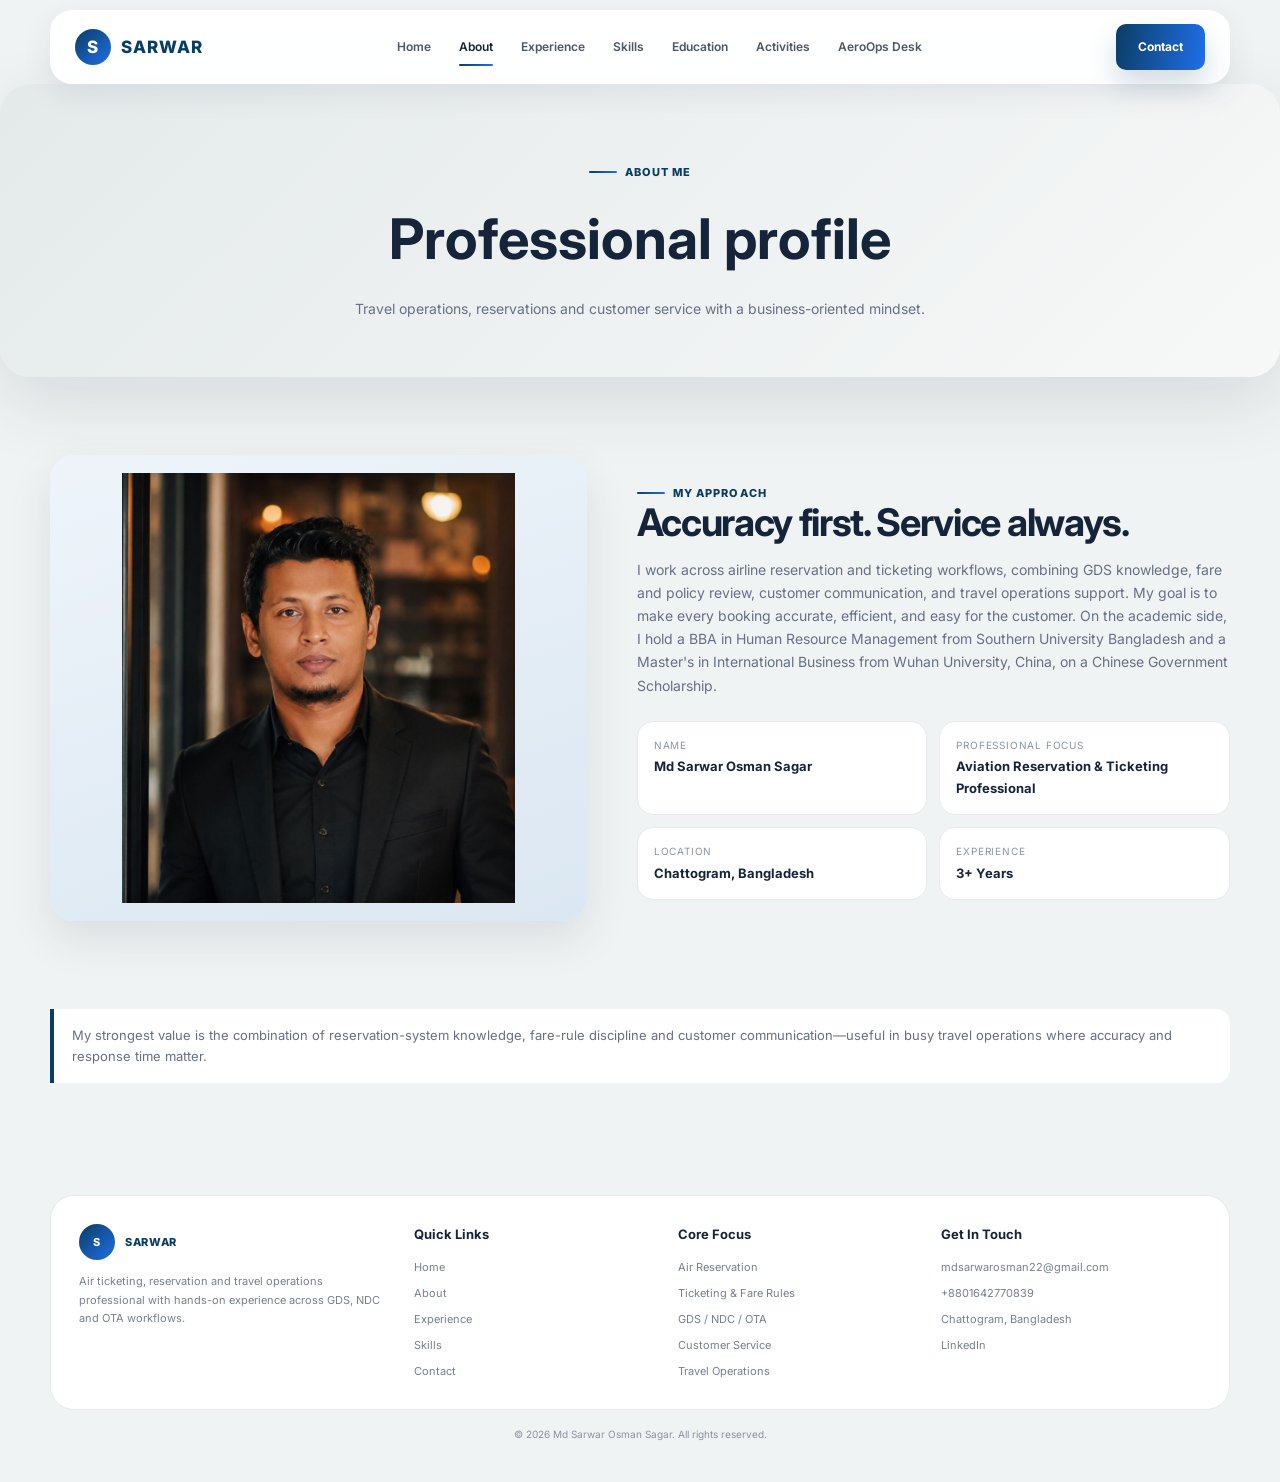
==== about.html @ 1fbd15dc "Add files via upload BROWSER TAB TITLE and FAVICON chnage" ====
<!doctype html>
<html lang="en">
<head>
<meta charset="utf-8"><meta name="viewport" content="width=device-width,initial-scale=1">
<title>SARWAR OSMAN | PORTFOLIO</title>
<meta name="description" content="Professional portfolio of Md Sarwar Osman Sagar, Air Ticketing & Reservation Professional.">
<link rel="preconnect" href="https://fonts.googleapis.com"><link rel="preconnect" href="https://fonts.gstatic.com" crossorigin>
<link href="https://fonts.googleapis.com/css2?family=Inter:wght@400;500;600;700;800&display=swap" rel="stylesheet">
<link rel="stylesheet" href="./style.css">
<link rel="icon" type="image/png" sizes="192x192" href="./favicon-192.png">
<link rel="icon" type="image/png" sizes="32x32" href="./favicon-32.png">
<script src="./profile.js"></script><script defer src="./app.js"></script>
</head><body><div class="site-shell">
<header class="header"><div class="container nav-wrap"><div class="nav">
<a class="logo" href="index.html"><span class="logo-mark">S</span><span>SARWAR</span></a>
<nav class="nav-links" aria-label="Primary navigation">
<a href="index.html">Home</a><a href="about.html">About</a>
<a href="experience.html">Experience</a><a href="skills.html">Skills</a>
<a href="education.html">Education</a><a href="activities.html">Activities</a>
<a href="aeroops.html">AeroOps Desk</a>
</nav>
<a class="btn" href="contact.html">Contact</a><button id="mobileToggle" class="mobile-toggle" aria-label="Open menu">☰</button>
</div></div></header>
<div id="mobileLinks" class="container mobile-menu" style="display:none"></div>
<main>
<section class="page-hero"><div class="container"><span class="kicker">About Me</span><h1>Professional profile</h1><p>Travel operations, reservations and customer service with a business-oriented mindset.</p></div></section>
<section class="section"><div class="container about-grid">
<div class="about-image"><img src="./workspace.jpg" alt="Travel operations workspace"></div>
<div class="about-copy"><span class="kicker">My Approach</span><h2 class="section-title">Accuracy first. Service always.</h2><p id="aboutText"></p>
<div class="fact-grid"><div class="fact"><small>Name</small><strong id="factName"></strong></div><div class="fact"><small>Professional Focus</small><strong data-profile-title></strong></div><div class="fact"><small>Location</small><strong id="factLocation"></strong></div><div class="fact"><small>Experience</small><strong id="factExp"></strong></div></div></div>
</div></section>
<section class="section" style="padding-top:10px"><div class="container"><div class="note">My strongest value is the combination of reservation-system knowledge, fare-rule discipline and customer communication—useful in busy travel operations where accuracy and response time matter.</div></div></section>
</main><footer class="footer"><div class="container"><div class="footer-grid">
<div><a class="logo" href="index.html"><span class="logo-mark">S</span><span>SARWAR</span></a>
<p style="margin-top:12px">Air ticketing, reservation and travel operations professional with hands-on experience across GDS, NDC and OTA workflows.</p></div>
<div><h4>Quick Links</h4><ul><li><a href="index.html">Home</a></li><li><a href="about.html">About</a></li><li><a href="experience.html">Experience</a></li><li><a href="skills.html">Skills</a></li><li><a href="contact.html">Contact</a></li></ul></div>
<div><h4>Core Focus</h4><ul><li>Air Reservation</li><li>Ticketing & Fare Rules</li><li>GDS / NDC / OTA</li><li>Customer Service</li><li>Travel Operations</li></ul></div>
<div><h4>Get In Touch</h4><ul><li><a data-email-link href="#">Email</a></li><li><a data-phone-link href="#">Phone</a></li><li><span data-profile-location></span></li><li><a data-linkedin-link href="#" target="_blank" rel="noreferrer">LinkedIn</a></li></ul></div>
</div><div class="copy">© 2026 <span data-profile-name></span>. All rights reserved.</div></div></footer></div></body></html>
---- style.css ----
:root{
  --bg:#f0f3f3;
  --surface:#ffffff;
  --surface-2:#eef3f5;
  --ink:#16243a;
  --muted:#667085;
  --line:#e6eaee;
  --accent:#0b3d63;
  --accent-2:#1f6feb;
  --blue:#5a7cff;
  --dark:#17253b;
  --shadow:0 24px 70px rgba(37,52,75,.12);
  --radius:28px;
}
*{box-sizing:border-box}
html{scroll-behavior:smooth}
body{margin:0;font-family:Inter,system-ui,-apple-system,Segoe UI,sans-serif;background:var(--bg);color:var(--ink);line-height:1.65}
a{text-decoration:none;color:inherit}
img{max-width:100%;display:block}
.container{width:min(1180px,calc(100% - 36px));margin:auto}
.site-shell{padding:10px 0 30px}
.header{position:sticky;top:10px;z-index:50;transition:box-shadow .25s ease}
.header.scrolled .nav-wrap{box-shadow:0 16px 36px rgba(11,61,99,.16)}
.nav-wrap{background:rgba(255,255,255,.94);backdrop-filter:blur(16px);border:1px solid rgba(255,255,255,.75);box-shadow:0 10px 30px rgba(36,55,84,.08);border-radius:22px}
.nav{min-height:72px;display:flex;align-items:center;justify-content:space-between;gap:24px;padding:0 24px}
.logo{display:flex;align-items:center;gap:10px;font-size:17px;font-weight:800;letter-spacing:.06em}
.logo-mark{width:36px;height:36px;border-radius:50%;display:grid;place-items:center;color:#fff;background:linear-gradient(135deg,var(--accent),var(--accent-2));font-weight:800}
.logo span:last-child{color:var(--accent)}
.nav-links{display:flex;align-items:center;gap:28px}
.nav-links a{font-size:12px;font-weight:600;color:#4c5667;position:relative;padding:26px 0;transition:color .2s ease}
.nav-links a:hover,.nav-links a.active{color:var(--ink)}
.nav-links a:after{content:"";position:absolute;left:0;right:0;bottom:17px;height:2px;border-radius:99px;background:linear-gradient(90deg,var(--accent),var(--accent-2));transform:scaleX(0);transform-origin:left;transition:transform .25s ease}
.nav-links a:hover:after,.nav-links a.active:after{transform:scaleX(1)}
.btn{display:inline-flex;align-items:center;justify-content:center;gap:9px;padding:13px 22px;border-radius:10px;background:linear-gradient(100deg,var(--accent),var(--accent-2));color:#fff;font-weight:700;font-size:12px;box-shadow:0 14px 28px rgba(11,61,99,.18);border:0;transition:transform .2s ease,box-shadow .2s ease,filter .2s ease}
.btn:hover{transform:translateY(-2px);box-shadow:0 18px 34px rgba(11,61,99,.26);filter:brightness(1.05)}
.btn-outline{background:#fff;color:var(--ink);border:1px solid #dce2e7;box-shadow:none;transition:border-color .2s ease,color .2s ease,transform .2s ease}
.btn-outline:hover{border-color:var(--accent);color:var(--accent);transform:translateY(-2px)}
.btn-soft{background:#fff;color:var(--accent);border:1px solid #d3e3f0;box-shadow:none;transition:background .2s ease,transform .2s ease}
.btn-soft:hover{background:#eef4fa;transform:translateY(-2px)}
.about-teaser{display:flex;align-items:center;justify-content:space-between;gap:24px;flex-wrap:wrap;background:#fff;border:1px solid var(--line);border-radius:20px;padding:26px 28px}
.about-teaser p{color:var(--muted);line-height:1.6}
@media (max-width:700px){.about-teaser{flex-direction:column;align-items:flex-start}}
.hero-cta{display:flex;gap:12px;flex-wrap:wrap;margin-top:26px}
.mobile-toggle{display:none;border:0;background:transparent;font-size:24px}

.skill-groups{display:grid;grid-template-columns:repeat(3,1fr);gap:20px;margin-bottom:28px}
.skill-group{background:#fff;border:1px solid var(--line);border-radius:18px;padding:22px}
.skill-group h4{margin:0 0 14px;font-size:12px;text-transform:uppercase;letter-spacing:.08em;color:#2b5f8a}
.tag-row{display:flex;flex-wrap:wrap;gap:8px}

.private-project{display:flex;align-items:center;justify-content:space-between;gap:20px;flex-wrap:wrap;background:linear-gradient(160deg,#eef4fa,#dbe7f2);border:1px solid #d3e3f0;border-radius:20px;padding:24px 26px}
.private-project-text h4{margin:6px 0 6px;font-size:17px}
.private-project-text p{margin:0;font-size:13px;color:var(--muted);max-width:560px}
.lock-badge{display:inline-block;font-size:11px;font-weight:700;letter-spacing:.04em;color:var(--accent);background:#fff;border:1px solid #d3e3f0;border-radius:99px;padding:4px 10px}
.contact-ico{display:inline-flex;align-items:center;justify-content:center;width:34px;height:34px;border-radius:10px;background:#eef4fa;color:var(--accent);font-weight:800;font-size:14px;margin-bottom:10px}

@media (max-width:860px){
  .skill-groups{grid-template-columns:1fr}
  .private-project{flex-direction:column;align-items:flex-start}
}
.hero{margin-top:0;background:linear-gradient(135deg,#e2e9e9,#f6f7f8);border-radius:30px;overflow:hidden;box-shadow:var(--shadow);position:relative}
.hero:before{content:"";position:absolute;width:440px;height:440px;border-radius:50%;background:radial-gradient(circle,rgba(11,61,99,.12),transparent 68%);right:8%;top:-20%}
.hero-grid{min-height:665px;display:grid;grid-template-columns:1.06fr .94fr;align-items:center}
.hero-copy{padding:72px 10px 64px 78px;position:relative;z-index:1}
.kicker{display:inline-flex;align-items:center;gap:8px;font-size:11px;font-weight:800;letter-spacing:.1em;text-transform:uppercase;color:#0b3d63}
.kicker:before{content:"";width:28px;height:2px;background:linear-gradient(90deg,var(--accent),var(--accent-2));border-radius:99px}
.hero h1{font-size:clamp(44px,6vw,72px);line-height:1.02;letter-spacing:-.055em;margin:16px 0 18px}
.gradient{background:linear-gradient(90deg,var(--accent),var(--accent-2));-webkit-background-clip:text;background-clip:text;color:transparent}
.hero p{max-width:650px;color:#5f6876;font-size:15px}
.actions{display:flex;gap:12px;flex-wrap:wrap;margin-top:28px}
.hero-meta{display:flex;gap:24px;flex-wrap:wrap;margin-top:28px;font-size:11px;color:#667085}
.hero-meta strong{display:block;color:var(--ink);font-size:16px}
.hero-social{display:flex;gap:9px;margin-top:20px}
.social-btn{width:36px;height:36px;border:1px solid #d9e0e6;border-radius:50%;display:grid;place-items:center;background:#fff;font-size:12px;font-weight:800;color:#455165;transition:background .2s ease,color .2s ease,transform .2s ease,border-color .2s ease}
.social-btn:hover{background:var(--accent);color:#fff;border-color:var(--accent);transform:translateY(-2px)}
.hero-visual{height:100%;min-height:665px;display:flex;align-items:flex-end;justify-content:center;position:relative;padding:40px 40px 0}
.photo-card{width:min(430px,100%);height:520px;background:#fff;border-radius:28px 28px 0 0;position:relative;box-shadow:0 24px 55px rgba(33,49,72,.12);overflow:hidden}
.photo-card:before{content:"";position:absolute;inset:0;background:linear-gradient(180deg,rgba(255,255,255,.18),transparent 34%);z-index:1}
.photo-card img{width:100%;height:100%;object-fit:cover;object-position:center top;filter:saturate(.92)}
.floating-card{position:absolute;right:26px;bottom:62px;z-index:3;background:#fff;border:1px solid #eef0f3;border-radius:16px;padding:14px 16px;box-shadow:0 14px 40px rgba(39,54,78,.14);min-width:160px}
.floating-card small{display:block;color:#8a94a3;font-size:10px;text-transform:uppercase;letter-spacing:.08em}
.floating-card strong{display:block;font-size:14px;margin-top:4px}
.section{padding:78px 0}
.section-head{display:flex;justify-content:space-between;align-items:end;gap:20px;margin-bottom:28px}
.section-head .kicker{margin-bottom:10px}
.section-title{font-size:clamp(28px,4vw,38px);line-height:1.1;letter-spacing:-.035em;margin:0}
.section-sub{margin:9px 0 0;color:var(--muted);max-width:700px;font-size:14px}
.about-grid{display:grid;grid-template-columns:.95fr 1.05fr;gap:50px;align-items:center}
.about-image{border-radius:24px;overflow:hidden;background:linear-gradient(160deg,#eef4fa,#dbe7f2);box-shadow:0 18px 44px rgba(38,52,74,.1);padding:18px;display:flex;align-items:center;justify-content:center}
.about-image img{width:100%;height:430px;object-fit:contain;object-position:center;border-radius:14px}
.about-copy p{color:#667085;font-size:14px}
.fact-grid{display:grid;grid-template-columns:1fr 1fr;gap:12px;margin-top:24px}
.fact{background:#fff;border:1px solid var(--line);border-radius:16px;padding:15px 16px}
.fact small{display:block;color:#8a94a3;font-size:10px;text-transform:uppercase;letter-spacing:.08em}
.fact strong{display:block;margin-top:3px;font-size:13px}
.cards{display:grid;grid-template-columns:repeat(3,1fr);gap:16px}
.card{background:var(--surface);border:1px solid var(--line);border-radius:20px;padding:24px;box-shadow:0 12px 34px rgba(39,54,78,.05);transition:transform .22s ease,box-shadow .22s ease,border-color .22s ease}
.card:hover{transform:translateY(-4px);box-shadow:0 18px 44px rgba(11,61,99,.12);border-color:#d3e3f0}
.card-icon{width:44px;height:44px;border-radius:13px;background:linear-gradient(135deg,#e7f0fa,#dbeafe);display:grid;place-items:center;color:#0b3d63;font-weight:800}
.card h3{font-size:16px;margin:16px 0 7px}
.card p{font-size:13px;color:var(--muted);margin:0}
.pills{display:flex;gap:8px;flex-wrap:wrap;margin-top:12px}
.pill{border:1px solid #d3e3f0;border-radius:999px;padding:5px 9px;font-size:10px;color:#145da8;background:#f2f7fc}
.experience-list{display:grid;gap:18px}
.job-card{display:grid;grid-template-columns:185px 1fr;gap:24px;background:#fff;border:1px solid var(--line);border-radius:22px;padding:24px 26px;transition:transform .22s ease,box-shadow .22s ease,border-color .22s ease}
.job-card:hover{transform:translateY(-3px);box-shadow:0 16px 38px rgba(11,61,99,.1);border-color:#d3e3f0}
.job-date{font-size:11px;text-transform:uppercase;letter-spacing:.08em;color:#8a94a3;font-weight:800}
.job-card h3{font-size:18px;margin:0 0 4px}
.job-card h4{font-size:12px;color:#2b5f8a;margin:0 0 12px}
.job-card ul{margin:0;padding-left:18px;color:#626d7d;font-size:13px}
.timeline-dot{width:10px;height:10px;border-radius:50%;background:linear-gradient(135deg,var(--accent),var(--accent-2));display:inline-block;margin-right:7px}
.education-grid{display:grid;grid-template-columns:1fr 1fr;gap:18px}
.edu-card{background:#fff;border:1px solid var(--line);border-radius:22px;padding:26px;transition:transform .22s ease,box-shadow .22s ease,border-color .22s ease}
.edu-card:hover{transform:translateY(-3px);box-shadow:0 16px 38px rgba(11,61,99,.1);border-color:#d3e3f0}
.edu-card .year{font-size:11px;color:#8a94a3;text-transform:uppercase;letter-spacing:.1em;font-weight:800}
.edu-card h3{margin:10px 0 5px;font-size:18px}
.edu-card p{margin:4px 0;color:var(--muted);font-size:13px}
.skill-grid{display:grid;grid-template-columns:repeat(4,1fr);gap:14px}
.skill-card{background:#fff;border:1px solid var(--line);border-radius:18px;padding:20px;transition:transform .22s ease,box-shadow .22s ease,border-color .22s ease}
.skill-card:hover{transform:translateY(-3px);box-shadow:0 14px 32px rgba(11,61,99,.1);border-color:#d3e3f0}
.skill-card strong{display:block;font-size:14px}
.skill-card span{display:block;margin-top:6px;color:#7b8493;font-size:11px}
.contact-band{background:linear-gradient(135deg,#eef4fa,#fff);border:1px solid #dbe7f2;border-radius:26px;padding:28px 30px;display:flex;align-items:center;justify-content:space-between;gap:20px}
.contact-band .icon{width:54px;height:54px;border-radius:50%;display:grid;place-items:center;background:linear-gradient(135deg,#0b3d63,#1f6feb);color:#fff;font-weight:800;flex:0 0 auto}
.contact-band h3{margin:0;font-size:24px}
.contact-band p{margin:3px 0 0;color:var(--muted);font-size:13px}
.band-left{display:flex;align-items:center;gap:16px}
.footer{padding:34px 0 10px}
.footer-grid{display:grid;grid-template-columns:1.3fr 1fr 1fr 1.1fr;gap:28px;background:#fff;border:1px solid var(--line);border-radius:24px;padding:28px}
.footer h4{margin:0 0 12px;font-size:13px}
.footer p,.footer a,.footer li{color:#76808f;font-size:11px}
.footer a{transition:color .2s ease}
.footer a:hover{color:var(--accent)}
.footer ul{padding:0;margin:0;list-style:none;display:grid;gap:8px}
.copy{font-size:10px;color:#8992a0;margin-top:16px;text-align:center}
.page-hero{padding:70px 0 56px;background:linear-gradient(135deg,#e4eaea,#f7f8f8);border-radius:30px;box-shadow:var(--shadow);text-align:center}
.page-hero h1{font-size:clamp(38px,5vw,56px);margin:12px 0}
.page-hero p{color:var(--muted);max-width:720px;margin:0 auto;font-size:14px}
.contact-grid{display:grid;grid-template-columns:repeat(2,1fr);gap:16px}
.contact-item{background:#fff;border:1px solid var(--line);border-radius:20px;padding:24px;transition:transform .22s ease,box-shadow .22s ease,border-color .22s ease}
.contact-item:hover{transform:translateY(-3px);box-shadow:0 16px 38px rgba(11,61,99,.1);border-color:#d3e3f0}
.contact-item small{display:block;color:#8a94a3;text-transform:uppercase;letter-spacing:.08em;font-size:10px}
.contact-item a,.contact-item p{display:block;margin:7px 0 0;font-size:14px;font-weight:650}
.note{background:#fff;border-left:4px solid var(--accent);padding:16px 18px;border-radius:0 14px 14px 0;color:#667085;font-size:13px}
@media (max-width: 1000px){
  .nav-links{display:none}.mobile-toggle{display:block}
  .hero-grid{grid-template-columns:1fr}.hero-copy{padding:60px 42px 20px}.hero-visual{min-height:500px}
  .about-grid{grid-template-columns:1fr}.cards{grid-template-columns:1fr 1fr}.skill-grid{grid-template-columns:1fr 1fr}
  .footer-grid{grid-template-columns:1fr 1fr}
}
@media (max-width: 680px){
  .container{width:min(100% - 24px,1180px)}
  .nav{padding:0 14px}.btn{padding:11px 16px}
  .hero{border-radius:22px}.hero-copy{padding:44px 22px 10px}.hero h1{font-size:43px}.hero-visual{padding:22px 18px 0;min-height:420px}.photo-card{height:390px}
  .floating-card{right:10px;bottom:24px}
  .section{padding:56px 0}.cards,.education-grid,.contact-grid,.skill-grid{grid-template-columns:1fr}
  .fact-grid{grid-template-columns:1fr}.job-card{grid-template-columns:1fr;gap:10px}
  .contact-band{flex-direction:column;align-items:flex-start}.footer-grid{grid-template-columns:1fr}
}

.mobile-menu{background:#fff;border:1px solid var(--line);border-radius:18px;margin-top:8px;padding:12px;box-shadow:0 14px 30px rgba(36,55,84,.09)}
.mobile-menu.open{display:grid!important}.mobile-menu a{padding:10px 12px;font-size:13px;font-weight:650;border-radius:10px}.mobile-menu a:hover{background:#eef4fa}.mobile-menu a.active{background:#eef4fa;color:var(--accent)}
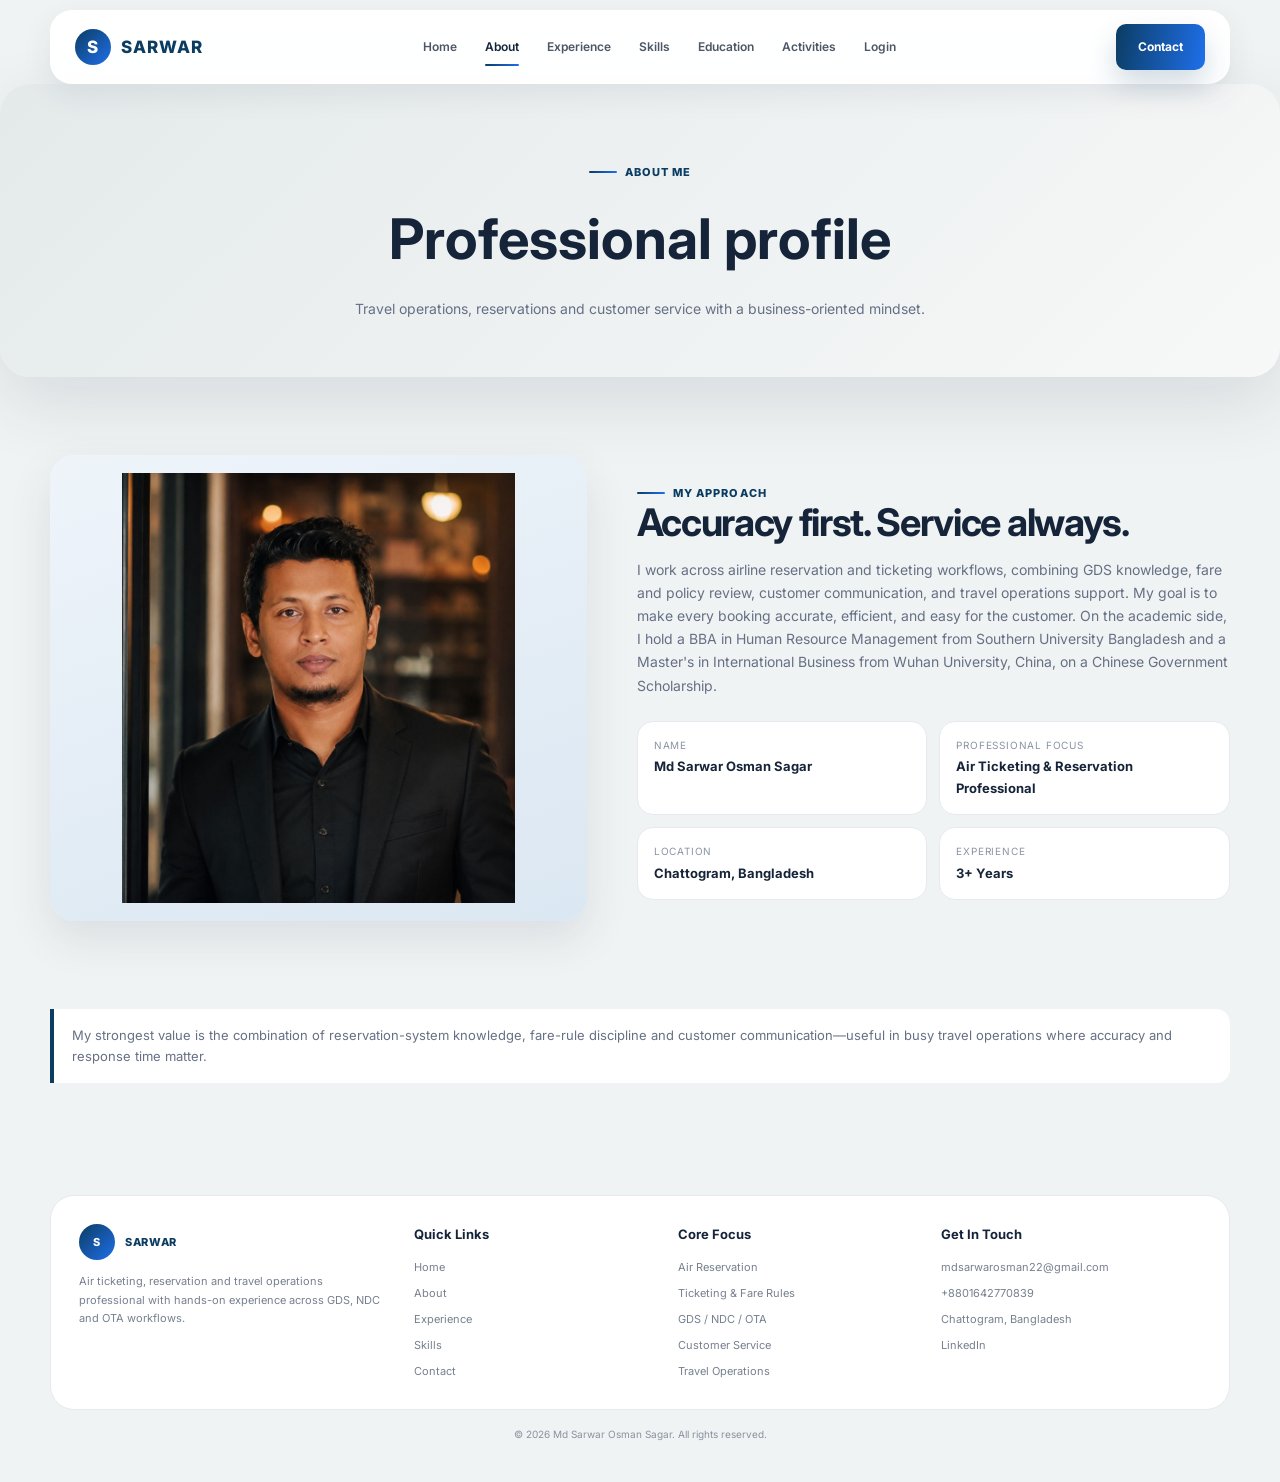
==== commit cbf366c2: "Add files via upload navigation update" ====
--- a/about.html
+++ b/about.html
@@ -2,6 +2,7 @@
 <html lang="en">
 <head>
 <meta charset="utf-8"><meta name="viewport" content="width=device-width,initial-scale=1">
+<script>if(performance.getEntriesByType("navigation")[0]?.type==="reload"){location.replace("index.html");}</script>
 <title>SARWAR OSMAN | PORTFOLIO</title>
 <meta name="description" content="Professional portfolio of Md Sarwar Osman Sagar, Air Ticketing & Reservation Professional.">
 <link rel="preconnect" href="https://fonts.googleapis.com"><link rel="preconnect" href="https://fonts.gstatic.com" crossorigin>
--- a/style.css
+++ b/style.css
@@ -14,7 +14,9 @@
 }
 *{box-sizing:border-box}
 html{scroll-behavior:smooth}
+html{background:var(--bg)}
 body{margin:0;font-family:Inter,system-ui,-apple-system,Segoe UI,sans-serif;background:var(--bg);color:var(--ink);line-height:1.65}
+@view-transition{navigation:auto}
 a{text-decoration:none;color:inherit}
 img{max-width:100%;display:block}
 .container{width:min(1180px,calc(100% - 36px));margin:auto}
@@ -65,6 +67,7 @@
 .kicker{display:inline-flex;align-items:center;gap:8px;font-size:11px;font-weight:800;letter-spacing:.1em;text-transform:uppercase;color:#0b3d63}
 .kicker:before{content:"";width:28px;height:2px;background:linear-gradient(90deg,var(--accent),var(--accent-2));border-radius:99px}
 .hero h1{font-size:clamp(44px,6vw,72px);line-height:1.02;letter-spacing:-.055em;margin:16px 0 18px}
+.hero-amp{display:block;width:100%;text-align:center;font-size:.55em;line-height:1.3;opacity:.8;letter-spacing:normal}
 .gradient{background:linear-gradient(90deg,var(--accent),var(--accent-2));-webkit-background-clip:text;background-clip:text;color:transparent}
 .hero p{max-width:650px;color:#5f6876;font-size:15px}
 .actions{display:flex;gap:12px;flex-wrap:wrap;margin-top:28px}
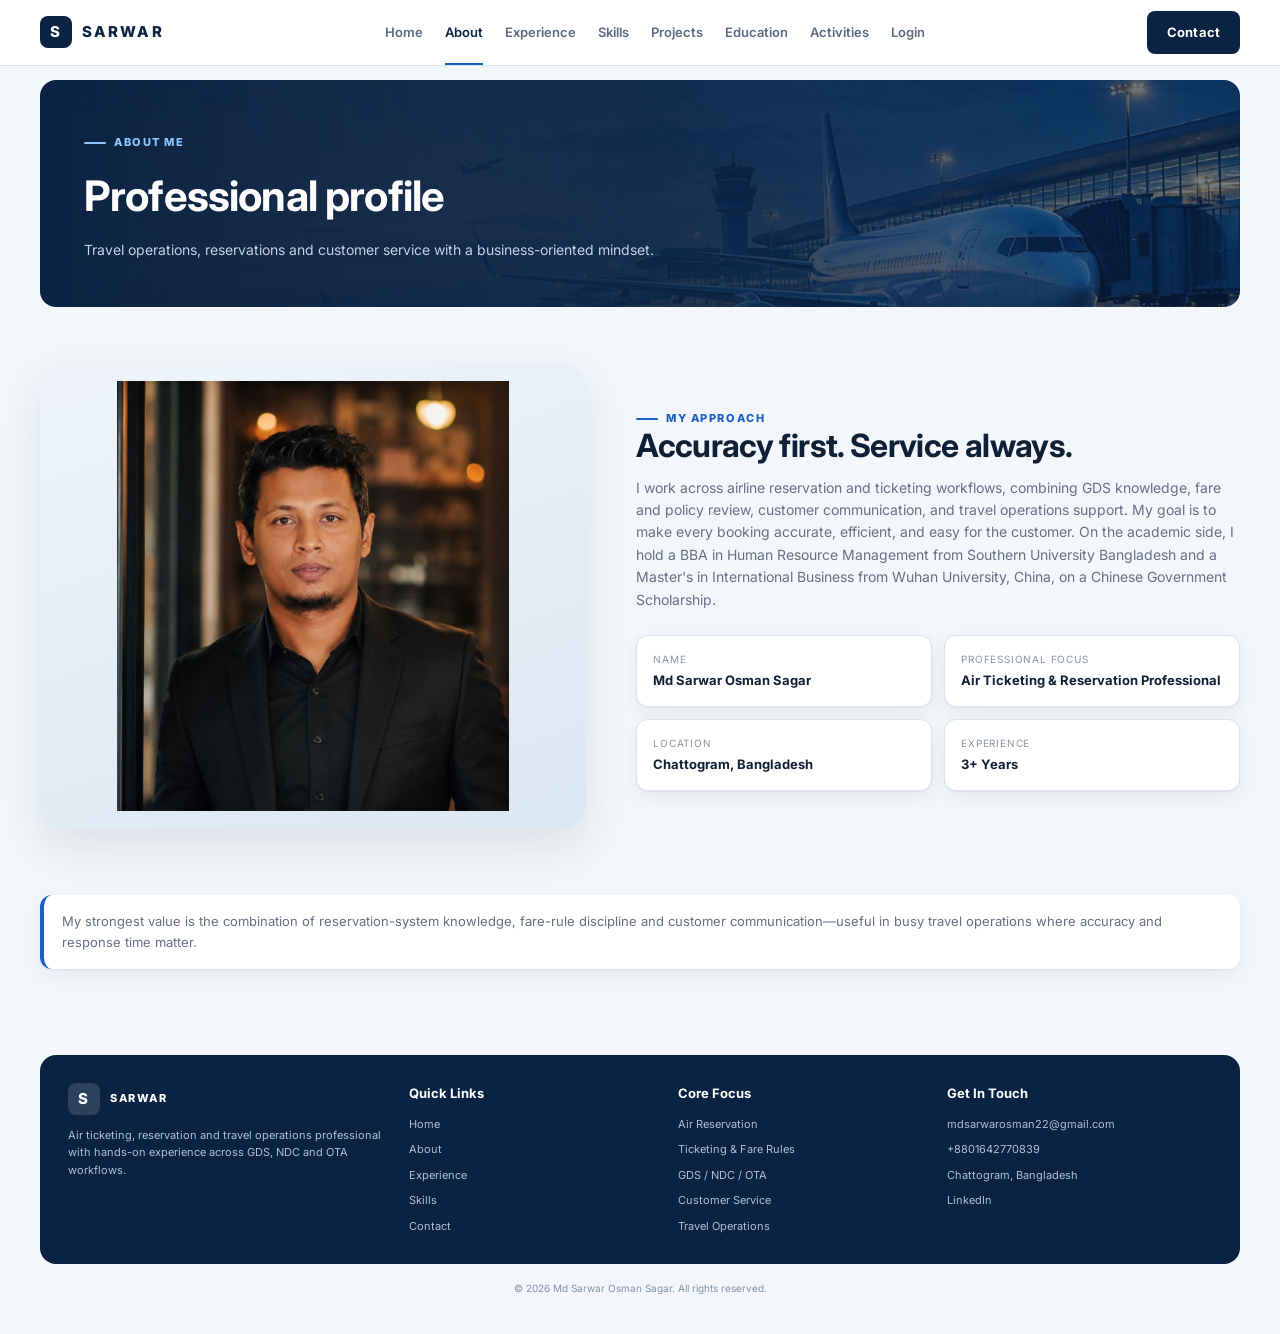
==== commit 5bea5da7: "Add files via upload new portfolio design" ====
--- a/about.html
+++ b/about.html
@@ -8,6 +8,7 @@
 <link rel="preconnect" href="https://fonts.googleapis.com"><link rel="preconnect" href="https://fonts.gstatic.com" crossorigin>
 <link href="https://fonts.googleapis.com/css2?family=Inter:wght@400;500;600;700;800&display=swap" rel="stylesheet">
 <link rel="stylesheet" href="./style.css">
+<link rel="stylesheet" href="./style-v2.css" id="ui-v2-css"><script src="./ui-version.js"></script>
 <link rel="icon" type="image/png" sizes="192x192" href="./favicon-192.png">
 <link rel="icon" type="image/png" sizes="32x32" href="./favicon-32.png">
 <script src="./profile.js"></script><script defer src="./app.js"></script>
@@ -17,7 +18,7 @@
 <nav class="nav-links" aria-label="Primary navigation">
 <a href="index.html">Home</a><a href="about.html">About</a>
 <a href="experience.html">Experience</a><a href="skills.html">Skills</a>
-<a href="education.html">Education</a><a href="activities.html">Activities</a>
+<a class="v2-only" href="index.html#aeroops">Projects</a><a href="education.html">Education</a><a href="activities.html">Activities</a>
 <a href="aeroops.html">AeroOps Desk</a>
 </nav>
 <a class="btn" href="contact.html">Contact</a><button id="mobileToggle" class="mobile-toggle" aria-label="Open menu">☰</button>
--- a/style.css
+++ b/style.css
@@ -21,9 +21,9 @@
 img{max-width:100%;display:block}
 .container{width:min(1180px,calc(100% - 36px));margin:auto}
 .site-shell{padding:10px 0 30px}
-.header{position:sticky;top:10px;z-index:50;transition:box-shadow .25s ease}
+.header{position:sticky;top:10px;z-index:50;transition:box-shadow .25s ease;-webkit-transform:translateZ(0);transform:translateZ(0);will-change:transform}
 .header.scrolled .nav-wrap{box-shadow:0 16px 36px rgba(11,61,99,.16)}
-.nav-wrap{background:rgba(255,255,255,.94);backdrop-filter:blur(16px);border:1px solid rgba(255,255,255,.75);box-shadow:0 10px 30px rgba(36,55,84,.08);border-radius:22px}
+.nav-wrap{background:rgba(255,255,255,.94);-webkit-backdrop-filter:blur(16px);backdrop-filter:blur(16px);border:1px solid rgba(255,255,255,.75);box-shadow:0 10px 30px rgba(36,55,84,.08);border-radius:22px}
 .nav{min-height:72px;display:flex;align-items:center;justify-content:space-between;gap:24px;padding:0 24px}
 .logo{display:flex;align-items:center;gap:10px;font-size:17px;font-weight:800;letter-spacing:.06em}
 .logo-mark{width:36px;height:36px;border-radius:50%;display:grid;place-items:center;color:#fff;background:linear-gradient(135deg,var(--accent),var(--accent-2));font-weight:800}
@@ -99,6 +99,15 @@
 .cards{display:grid;grid-template-columns:repeat(3,1fr);gap:16px}
 .card{background:var(--surface);border:1px solid var(--line);border-radius:20px;padding:24px;box-shadow:0 12px 34px rgba(39,54,78,.05);transition:transform .22s ease,box-shadow .22s ease,border-color .22s ease}
 .card:hover{transform:translateY(-4px);box-shadow:0 18px 44px rgba(11,61,99,.12);border-color:#d3e3f0}
+
+.impact-grid{display:grid;grid-template-columns:repeat(4,1fr);gap:16px}
+@media (max-width:900px){.impact-grid{grid-template-columns:repeat(2,1fr)}}
+@media (max-width:520px){.impact-grid{grid-template-columns:1fr}}
+.impact-stat{background:var(--surface);border:1px solid var(--line);border-top:3px solid var(--accent-2);border-radius:18px;padding:22px 20px;box-shadow:0 12px 34px rgba(39,54,78,.05);transition:transform .22s ease,box-shadow .22s ease}
+.impact-stat:hover{transform:translateY(-4px);box-shadow:0 18px 44px rgba(11,61,99,.12)}
+.impact-value{font-size:clamp(26px,3.4vw,34px);font-weight:800;letter-spacing:-.02em;color:var(--accent);line-height:1.1}
+.impact-label{margin-top:6px;font-size:13.5px;font-weight:700;color:var(--ink)}
+.impact-sub{margin-top:4px;font-size:12px;color:var(--muted)}
 .card-icon{width:44px;height:44px;border-radius:13px;background:linear-gradient(135deg,#e7f0fa,#dbeafe);display:grid;place-items:center;color:#0b3d63;font-weight:800}
 .card h3{font-size:16px;margin:16px 0 7px}
 .card p{font-size:13px;color:var(--muted);margin:0}
@@ -107,7 +116,7 @@
 .experience-list{display:grid;gap:18px}
 .job-card{display:grid;grid-template-columns:185px 1fr;gap:24px;background:#fff;border:1px solid var(--line);border-radius:22px;padding:24px 26px;transition:transform .22s ease,box-shadow .22s ease,border-color .22s ease}
 .job-card:hover{transform:translateY(-3px);box-shadow:0 16px 38px rgba(11,61,99,.1);border-color:#d3e3f0}
-.job-date{font-size:11px;text-transform:uppercase;letter-spacing:.08em;color:#8a94a3;font-weight:800}
+.job-date{font-size:11px;text-transform:uppercase;letter-spacing:.08em;color:#8a94a3;font-weight:800;margin-bottom:2px}
 .job-card h3{font-size:18px;margin:0 0 4px}
 .job-card h4{font-size:12px;color:#2b5f8a;margin:0 0 12px}
 .job-card ul{margin:0;padding-left:18px;color:#626d7d;font-size:13px}
@@ -150,6 +159,8 @@
   .hero-grid{grid-template-columns:1fr}.hero-copy{padding:60px 42px 20px}.hero-visual{min-height:500px}
   .about-grid{grid-template-columns:1fr}.cards{grid-template-columns:1fr 1fr}.skill-grid{grid-template-columns:1fr 1fr}
   .footer-grid{grid-template-columns:1fr 1fr}
+  .job-card{grid-template-columns:1fr;gap:14px;padding:22px 24px}
+  .job-date{display:flex;align-items:center}
 }
 @media (max-width: 680px){
   .container{width:min(100% - 24px,1180px)}
@@ -157,9 +168,14 @@
   .hero{border-radius:22px}.hero-copy{padding:44px 22px 10px}.hero h1{font-size:43px}.hero-visual{padding:22px 18px 0;min-height:420px}.photo-card{height:390px}
   .floating-card{right:10px;bottom:24px}
   .section{padding:56px 0}.cards,.education-grid,.contact-grid,.skill-grid{grid-template-columns:1fr}
-  .fact-grid{grid-template-columns:1fr}.job-card{grid-template-columns:1fr;gap:10px}
+  .fact-grid{grid-template-columns:1fr}
+  .job-card{grid-template-columns:1fr;gap:10px;padding:18px 18px;border-radius:18px}.job-card h3{font-size:16px}.job-card ul{padding-left:16px}
   .contact-band{flex-direction:column;align-items:flex-start}.footer-grid{grid-template-columns:1fr}
 }
 
 .mobile-menu{background:#fff;border:1px solid var(--line);border-radius:18px;margin-top:8px;padding:12px;box-shadow:0 14px 30px rgba(36,55,84,.09)}
-.mobile-menu.open{display:grid!important}.mobile-menu a{padding:10px 12px;font-size:13px;font-weight:650;border-radius:10px}.mobile-menu a:hover{background:#eef4fa}.mobile-menu a.active{background:#eef4fa;color:var(--accent)}
+.mobile-menu.open{display:grid!important;position:fixed;left:0;right:0;margin-top:0;z-index:60;max-height:calc(100vh - 110px);overflow-y:auto}
+.mobile-menu a{padding:10px 12px;font-size:13px;font-weight:650;border-radius:10px}.mobile-menu a:hover{background:#eef4fa}.mobile-menu a.active{background:#eef4fa;color:var(--accent)}
+
+/* UI version helpers: v2-only blocks are hidden unless style-v2.css is active */
+.v2-only{display:none}
--- a/style-v2.css
+++ b/style-v2.css
@@ -0,0 +1,144 @@
+/* ==========================================================================
+   Portfolio UI v2 — professional aviation design
+   Loaded after style.css. Switched off by ui-version.js when the site is set
+   to v1 (previous design), so style.css alone always renders the old look.
+   Design only: no content, data or script behaviour is changed here.
+   ========================================================================== */
+:root{
+  --navy:#0A2342; --navy-2:#12325C; --blue:#1B5FC4; --blue-soft:#E8F0FC; --sky:#5ED6E0;
+  --bg:#F3F6FA; --surface:#fff; --ink:#0F1F36; --muted:#5B6B82; --line:#DCE4EF;
+  --ok:#1E7A46; --warn:#B7791F; --err:#B4453B;
+  --accent:#0A2342; --accent-2:#1B5FC4;
+  --radius:12px; --shadow:0 1px 2px rgba(10,35,66,.06),0 6px 20px rgba(10,35,66,.06);
+}
+html,body{ background:var(--bg); }
+body{ color:var(--ink); line-height:1.6; }
+.v2-only{ display:revert; }
+.site-shell{ padding:0 0 28px; }
+.container{ width:min(1200px,calc(100% - 40px)); }
+
+/* ---------- header ---------- */
+.header{ top:0; transform:none; will-change:auto; background:#fff; border-bottom:1px solid var(--line); }
+.header.scrolled{ box-shadow:0 4px 18px rgba(10,35,66,.08); }
+.header .container.nav-wrap{ width:100%; max-width:none; background:transparent; border:0; box-shadow:none; border-radius:0; backdrop-filter:none; -webkit-backdrop-filter:none; }
+.header.scrolled .nav-wrap{ box-shadow:none; }
+.nav{ width:min(1200px,calc(100% - 40px)); margin:auto; padding:0; min-height:62px; gap:20px; }
+.logo{ font-size:15px; letter-spacing:.14em; }
+.logo-mark{ width:32px; height:32px; border-radius:8px; background:var(--navy); font-size:15px; }
+.logo span:last-child{ color:var(--navy); }
+.nav-links{ gap:22px; }
+.nav-links a{ font-size:13px; font-weight:600; color:var(--muted); padding:22px 0; }
+.nav-links a:hover,.nav-links a.active{ color:var(--navy); }
+.nav-links a:after{ bottom:0; height:2px; background:var(--blue); border-radius:0; }
+.btn{ padding:11px 20px; border-radius:8px; background:var(--navy); box-shadow:none; font-size:13px; letter-spacing:.01em; }
+.btn:hover{ transform:translateY(-1px); box-shadow:0 8px 20px rgba(10,35,66,.22); filter:none; background:var(--navy-2); }
+.btn-outline{ background:#fff; color:var(--navy); border:1px solid var(--line); }
+.btn-outline:hover{ border-color:var(--blue); color:var(--blue); box-shadow:none; background:#fff; }
+.btn-soft{ background:var(--blue-soft); color:var(--blue); border:1px solid #cfdcf3; }
+.btn-soft:hover{ background:#dce8fa; box-shadow:none; }
+.btn-ghost{ background:rgba(255,255,255,.08); color:#fff; border:1px solid rgba(255,255,255,.4); }
+.btn-ghost:hover{ background:rgba(255,255,255,.18); box-shadow:none; }
+.btn-light{ background:#fff; color:var(--navy); }
+.btn-light:hover{ background:#EAF1FC; box-shadow:none; }
+.mobile-menu{ border-radius:12px; }
+.mobile-menu a.active{ background:var(--blue-soft); color:var(--blue); }
+
+/* ---------- typography / shared pieces ---------- */
+.kicker{ color:var(--blue); font-size:11px; letter-spacing:.14em; }
+.kicker:before{ width:22px; background:var(--blue); }
+.section{ padding:56px 0; }
+.section-title{ font-size:clamp(24px,3.2vw,32px); letter-spacing:-.02em; }
+.section-sub{ font-size:14px; }
+.about-teaser,.card,.job-card,.edu-card,.contact-item,.fact,.skill-group,.skill-card,.impact-stat,.note{ border-radius:var(--radius); border-color:var(--line); box-shadow:var(--shadow); }
+.about-teaser{ padding:22px 24px; }
+.card{ padding:22px; }
+.card:hover,.job-card:hover,.edu-card:hover,.contact-item:hover,.impact-stat:hover,.skill-card:hover{ transform:translateY(-2px); box-shadow:0 10px 28px rgba(10,35,66,.12); border-color:#c6d6ee; }
+.card-icon{ width:38px; height:38px; border-radius:9px; background:var(--blue-soft); color:var(--blue); font-size:13px; }
+.card h3{ font-size:15px; }
+.pill{ border-radius:6px; background:var(--blue-soft); border-color:#cfdcf3; color:var(--blue); font-size:10.5px; font-weight:600; }
+.impact-stat{ border-top:3px solid var(--blue); }
+.impact-value{ color:var(--navy); }
+.timeline-dot{ background:var(--blue); }
+.job-card h4,.skill-group h4{ color:var(--blue); }
+.note{ border-left:4px solid var(--blue); }
+.contact-band{ background:var(--navy); border:0; border-radius:16px; color:#fff; }
+.contact-band h3{ color:#fff; font-size:22px; }
+.contact-band p{ color:#B8C7DE; }
+.contact-band .icon{ background:rgba(255,255,255,.12); border:1px solid rgba(255,255,255,.25); }
+.contact-band .btn{ background:#fff; color:var(--navy); }
+
+/* ---------- inner-page banner ---------- */
+.page-hero{ margin-top:14px; width:min(1200px,calc(100% - 40px)); margin-left:auto; margin-right:auto; text-align:left; border-radius:16px; padding:46px 44px; box-shadow:none; color:#fff;
+  background:linear-gradient(90deg,#0A2342 0%,rgba(10,35,66,.9) 50%,rgba(10,35,66,.55) 100%),url("./hero-bg.webp") center 62%/cover no-repeat,var(--navy); }
+.page-hero .container{ width:100%; }
+.page-hero .kicker{ color:#8EC5FF; }
+.page-hero .kicker:before{ background:#8EC5FF; }
+.page-hero h1{ font-size:clamp(30px,4.4vw,42px); letter-spacing:-.02em; margin:10px 0; color:#fff; }
+.page-hero p{ margin:0; color:#C5D3E8; max-width:640px; }
+
+/* ---------- home: v2 hero ---------- */
+.hero{ display:none; }
+.hero-v2{ margin:14px auto 0; width:min(1200px,calc(100% - 40px)); border-radius:18px; overflow:hidden; color:#fff;
+  background:linear-gradient(90deg,#0A2342 0%,rgba(10,35,66,.93) 42%,rgba(10,35,66,.5) 100%),url("./hero-bg.webp") 70% 60%/cover no-repeat,var(--navy); }
+.hero-v2 .container{ width:100%; }
+.hero-v2-grid{ display:grid; grid-template-columns:minmax(0,1.25fr) minmax(0,.75fr); align-items:center; gap:36px; padding:56px 52px; }
+.hero-v2-copy{ min-width:0; }
+.v2-eyebrow{ display:inline-block; font-size:11px; font-weight:700; letter-spacing:.14em; text-transform:uppercase; color:#8EC5FF; padding:5px 10px; border:1px solid rgba(142,197,255,.35); border-radius:6px; }
+.hero-v2 h1{ font-size:clamp(34px,5vw,54px); line-height:1.05; letter-spacing:-.035em; margin:18px 0 10px; color:#fff; }
+.v2-role{ font-size:clamp(17px,2vw,21px); font-weight:600; margin:0; color:#fff; max-width:none; }
+.v2-tags{ margin:8px 0 0; font-size:14px; font-weight:600; letter-spacing:.06em; color:#B8D4F5; max-width:none; }
+.v2-triad{ margin:18px 0 0; font-size:13px; font-weight:700; letter-spacing:.1em; text-transform:uppercase; color:#fff; max-width:none; }
+.v2-triad span{ color:var(--sky); padding:0 4px; }
+.v2-cta{ display:flex; flex-wrap:wrap; align-items:center; gap:12px; margin-top:28px; }
+.hero-v2 .v2-cta .btn:not(.btn-ghost){ background:#fff; color:var(--navy); }
+.hero-v2 .v2-cta .btn:not(.btn-ghost):hover{ background:#EAF1FC; }
+.v2-link{ color:#C5D3E8; font-size:13px; font-weight:600; text-decoration:underline; text-underline-offset:3px; }
+.v2-link:hover{ color:#fff; }
+.hero-v2-photo{ justify-self:end; width:min(300px,100%); aspect-ratio:4/5; border-radius:14px; overflow:hidden; border:1px solid rgba(255,255,255,.25); box-shadow:0 18px 40px rgba(0,0,0,.35); background:#12325C; }
+.hero-v2-photo img{ width:100%; height:100%; object-fit:cover; object-position:center top; }
+
+/* ---------- home: AeroOps feature ---------- */
+.aero-section{ padding:40px 0 28px; scroll-margin-top:72px; }
+.aero-feature{ display:grid; grid-template-columns:minmax(0,.85fr) minmax(0,1.15fr); gap:36px; align-items:center; padding:38px; border-radius:18px; color:#fff; background:linear-gradient(135deg,#0A2342,#12325C); box-shadow:0 18px 44px rgba(10,35,66,.25); }
+.aero-copy{ min-width:0; }
+.aero-copy h2{ font-size:clamp(34px,4.6vw,48px); letter-spacing:.04em; margin:16px 0 4px; line-height:1; }
+.aero-sub{ margin:0; font-size:16px; font-weight:600; color:#B8D4F5; }
+.aero-desc{ margin:14px 0 0; font-size:14px; color:#C5D3E8; max-width:460px; }
+.aero-caps{ list-style:none; padding:0; margin:20px 0 0; display:grid; grid-template-columns:repeat(2,minmax(0,1fr)); gap:8px 18px; }
+.aero-caps li{ position:relative; padding-left:22px; font-size:13px; font-weight:600; color:#fff; }
+.aero-caps li:before{ content:""; position:absolute; left:2px; top:.45em; width:9px; height:5px; border-left:2px solid var(--sky); border-bottom:2px solid var(--sky); transform:rotate(-45deg); }
+.aero-shot{ margin:0; min-width:0; border-radius:12px; overflow:hidden; background:#fff; border:1px solid rgba(255,255,255,.2); box-shadow:0 22px 50px rgba(0,0,0,.4); }
+.aero-shot-bar{ display:flex; align-items:center; gap:6px; padding:8px 12px; background:#E6ECF5; font-size:11px; font-weight:600; color:var(--muted); }
+.aero-shot-bar i{ width:9px; height:9px; border-radius:50%; background:#B7C3D6; }
+.aero-shot-bar span{ margin-left:8px; }
+.aero-shot img{ width:100%; height:auto; }
+
+/* ---------- footer ---------- */
+.footer{ padding-top:30px; }
+.footer-grid{ background:var(--navy); border:0; border-radius:16px; }
+.footer h4{ color:#fff; }
+.footer p,.footer a,.footer li{ color:#AFC0D8; }
+.footer a:hover{ color:#fff; }
+.footer .logo span:last-child{ color:#fff; }
+.footer .logo-mark{ background:rgba(255,255,255,.14); }
+.copy{ color:#7F90A8; }
+
+@media (prefers-reduced-motion:reduce){ *{ transition:none !important; scroll-behavior:auto !important; } }
+
+/* ---------- tablet / mobile ---------- */
+@media (max-width:1000px){
+  .nav{ width:min(100% - 28px,1200px); }
+  .hero-v2-grid{ grid-template-columns:1fr; padding:40px 28px; }
+  .hero-v2-photo{ justify-self:start; width:200px; }
+  .aero-feature{ grid-template-columns:1fr; padding:28px; }
+  .page-hero{ padding:36px 28px; }
+}
+@media (max-width:680px){
+  .container,.page-hero,.hero-v2{ width:calc(100% - 24px); }
+  .hero-v2-grid{ padding:30px 20px; }
+  .v2-cta .btn{ flex:1 1 100%; }
+  .aero-feature{ padding:22px 18px; border-radius:14px; }
+  .aero-caps{ grid-template-columns:1fr 1fr; }
+  .page-hero{ padding:28px 20px; }
+  .section{ padding:40px 0; }
+}
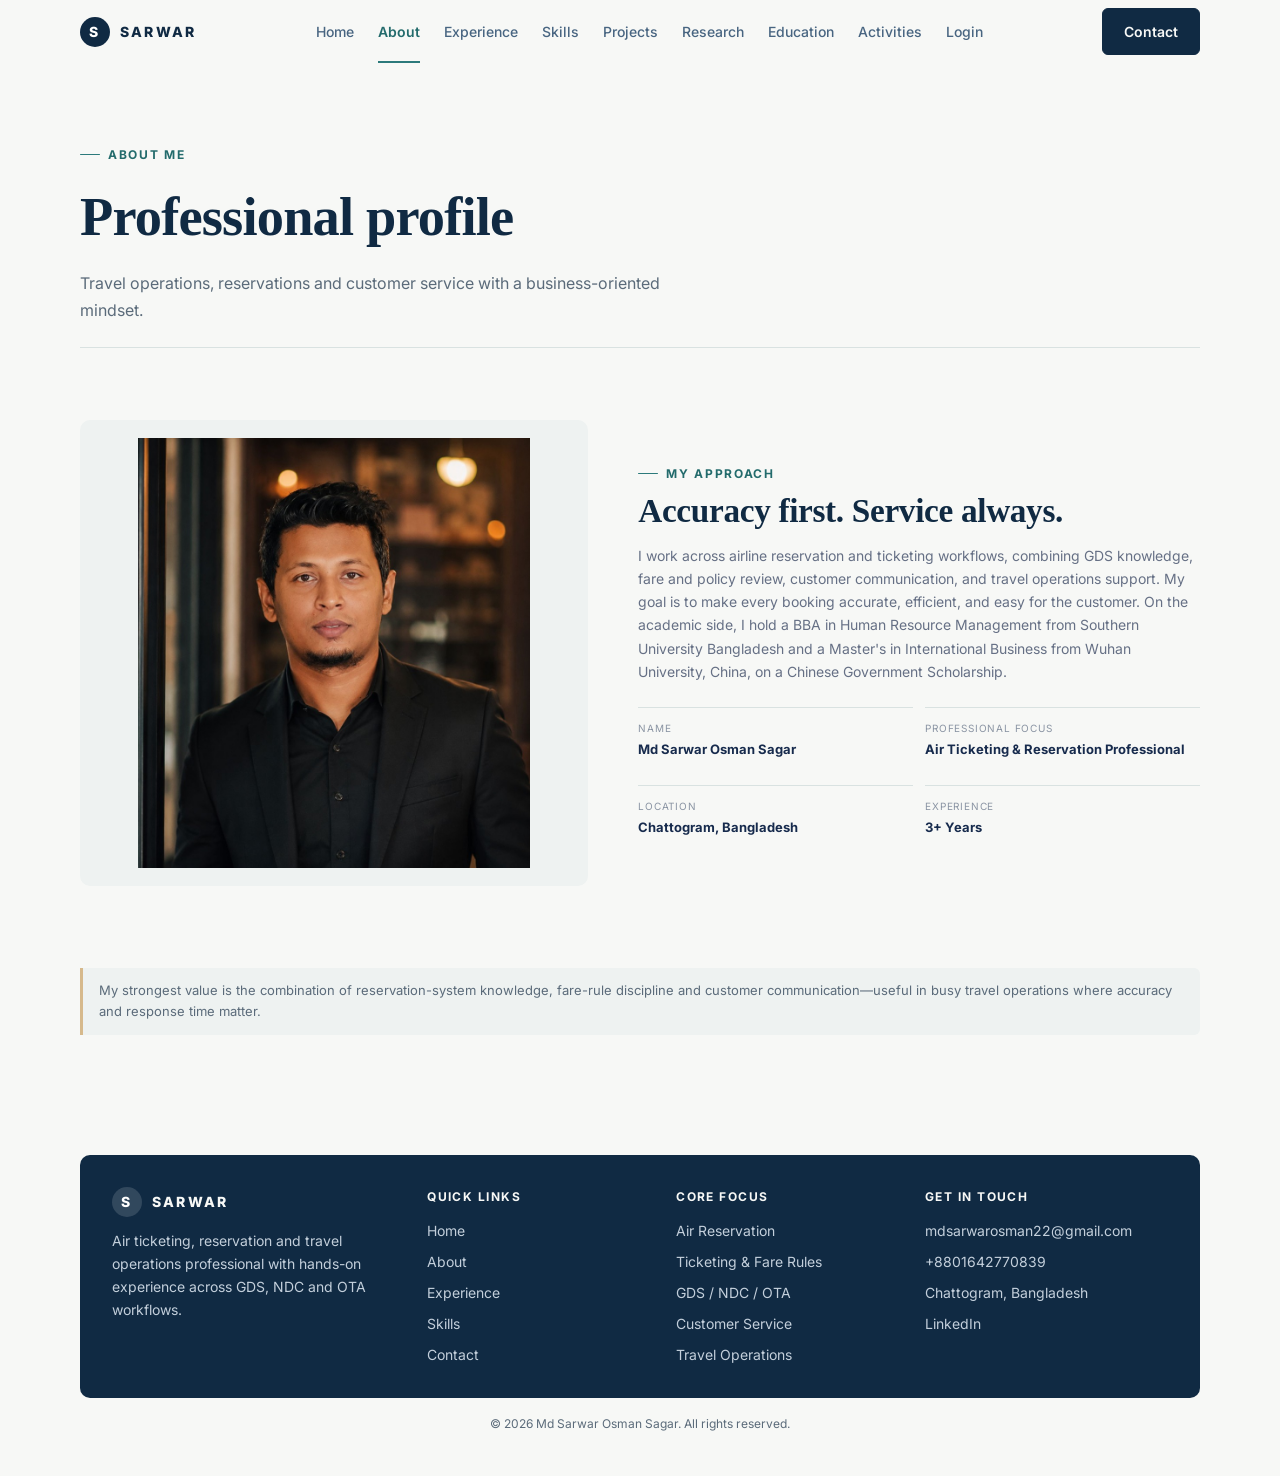
==== commit c2d74d71: "Add files via upload Portfolio Up" ====
--- a/about.html
+++ b/about.html
@@ -18,7 +18,7 @@
 <nav class="nav-links" aria-label="Primary navigation">
 <a href="index.html">Home</a><a href="about.html">About</a>
 <a href="experience.html">Experience</a><a href="skills.html">Skills</a>
-<a class="v2-only" href="index.html#aeroops">Projects</a><a href="education.html">Education</a><a href="activities.html">Activities</a>
+<a class="v2-only" href="index.html#projects">Projects</a><a class="v2-only" href="index.html#research">Research</a><a href="education.html">Education</a><a href="activities.html">Activities</a>
 <a href="aeroops.html">AeroOps Desk</a>
 </nav>
 <a class="btn" href="contact.html">Contact</a><button id="mobileToggle" class="mobile-toggle" aria-label="Open menu">☰</button>
--- a/style-v2.css
+++ b/style-v2.css
@@ -1,144 +1,264 @@
 /* ==========================================================================
-   Portfolio UI v2 — professional aviation design
-   Loaded after style.css. Switched off by ui-version.js when the site is set
+   Portfolio UI v2 — calm, editorial, aviation-aware personal brand
+   Loaded after style.css; switched off by ui-version.js when the site is set
    to v1 (previous design), so style.css alone always renders the old look.
-   Design only: no content, data or script behaviour is changed here.
+
+   HOW TO RESTYLE: change the tokens in :root only. Components below read
+   tokens (no stray hex values), so a palette or font change is one edit.
+   Dark mode later = redefine the colour tokens inside a
+   [data-theme="dark"] block; nothing else needs touching.
    ========================================================================== */
 :root{
-  --navy:#0A2342; --navy-2:#12325C; --blue:#1B5FC4; --blue-soft:#E8F0FC; --sky:#5ED6E0;
-  --bg:#F3F6FA; --surface:#fff; --ink:#0F1F36; --muted:#5B6B82; --line:#DCE4EF;
-  --ok:#1E7A46; --warn:#B7791F; --err:#B4453B;
-  --accent:#0A2342; --accent-2:#1B5FC4;
-  --radius:12px; --shadow:0 1px 2px rgba(10,35,66,.06),0 6px 20px rgba(10,35,66,.06);
-}
-html,body{ background:var(--bg); }
-body{ color:var(--ink); line-height:1.6; }
+  /* palette */
+  --navy:#102A43;          /* primary: headings, nav, dark sections, footer */
+  --slate:#486581;         /* secondary text, supporting UI */
+  --teal:#2C7A7B;          /* accent: active, key interactions (use sparingly) */
+  --teal-ink:#236B6C;      /* teal for small text on tinted backgrounds (AA) */
+  --teal-on-dark:#7FC8C8;  /* teal tint for use on navy */
+  --sand:#D6B98C;          /* warm accent (very sparingly) */
+  --paper:#F7F8F6;         /* page background */
+  --paper-2:#EEF2F1;       /* secondary background */
+  --surface:#FFFFFF;       /* cards / surfaces */
+  --text:#172B4D;          /* primary text */
+  --text-2:#5B6B7A;        /* secondary text */
+  --border:#D9E2E1;
+  --ok:#2F855A; --warn:#B7791F; --err:#C05640;
+
+  /* type */
+  --font-body:Inter,system-ui,-apple-system,"Segoe UI",sans-serif;
+  --font-display:Georgia,"Iowan Old Style","Times New Roman",serif;
+  --fs-xs:.75rem; --fs-sm:.875rem; --fs-md:1rem; --fs-lg:1.125rem;
+  --fs-h3:1.125rem; --fs-h2:clamp(1.6rem,2.6vw,2.1rem); --fs-h1:clamp(2.2rem,4.4vw,3.4rem);
+  --lh-body:1.65; --lh-tight:1.15;
+
+  /* space / shape / motion */
+  --sp-1:.25rem; --sp-2:.5rem; --sp-3:.75rem; --sp-4:1rem; --sp-5:1.5rem; --sp-6:2rem; --sp-7:3rem; --sp-8:4.5rem; --sp-9:6rem;
+  --radius:6px; --radius-lg:10px;
+  --shadow-sm:0 1px 2px rgba(16,42,67,.06),0 4px 14px rgba(16,42,67,.05);
+  --shadow-md:0 10px 30px rgba(16,42,67,.12);
+  --ease:cubic-bezier(.2,.6,.2,1); --t-fast:.15s; --t:.28s;
+  --wrap:1120px;
+
+  /* map the v1 token names onto the new system so shared markup follows it */
+  --bg:var(--paper); --ink:var(--text); --muted:var(--text-2); --line:var(--border);
+  --accent:var(--navy); --accent-2:var(--teal); --blue:var(--teal); --dark:var(--navy);
+  --shadow:var(--shadow-sm);
+}
+
+/* ---------- base ---------- */
+html,body{ background:var(--paper); }
+body{ font-family:var(--font-body); color:var(--text); line-height:var(--lh-body); -webkit-font-smoothing:antialiased; }
 .v2-only{ display:revert; }
-.site-shell{ padding:0 0 28px; }
-.container{ width:min(1200px,calc(100% - 40px)); }
-
-/* ---------- header ---------- */
-.header{ top:0; transform:none; will-change:auto; background:#fff; border-bottom:1px solid var(--line); }
-.header.scrolled{ box-shadow:0 4px 18px rgba(10,35,66,.08); }
+.v1-only{ display:none !important; }
+.site-shell{ padding:0 0 var(--sp-6); }
+.container{ width:min(var(--wrap),calc(100% - 48px)); }
+:focus-visible{ outline:2px solid var(--teal); outline-offset:3px; border-radius:3px; }
+a{ transition:color var(--t-fast) var(--ease); }
+h1,h2,h3{ color:var(--navy); }
+.kicker{ color:var(--teal-ink); font-size:var(--fs-xs); font-weight:700; letter-spacing:.14em; }
+.kicker:before{ width:20px; height:1px; background:var(--teal); }
+
+/* ---------- navigation ---------- */
+.header{ top:0; transform:none; will-change:auto; background:var(--paper); border-bottom:1px solid transparent; transition:box-shadow var(--t) var(--ease),background var(--t) var(--ease),border-color var(--t) var(--ease); }
+.header.scrolled{ background:var(--surface); border-bottom-color:var(--border); box-shadow:var(--shadow-sm); }
 .header .container.nav-wrap{ width:100%; max-width:none; background:transparent; border:0; box-shadow:none; border-radius:0; backdrop-filter:none; -webkit-backdrop-filter:none; }
 .header.scrolled .nav-wrap{ box-shadow:none; }
-.nav{ width:min(1200px,calc(100% - 40px)); margin:auto; padding:0; min-height:62px; gap:20px; }
-.logo{ font-size:15px; letter-spacing:.14em; }
-.logo-mark{ width:32px; height:32px; border-radius:8px; background:var(--navy); font-size:15px; }
+.nav{ width:min(var(--wrap),calc(100% - 48px)); margin:auto; padding:0; min-height:60px; gap:var(--sp-5); }
+.logo{ font-size:var(--fs-sm); letter-spacing:.16em; color:var(--navy); }
+.logo-mark{ width:30px; height:30px; border-radius:50%; background:var(--navy); font-size:var(--fs-sm); }
 .logo span:last-child{ color:var(--navy); }
-.nav-links{ gap:22px; }
-.nav-links a{ font-size:13px; font-weight:600; color:var(--muted); padding:22px 0; }
-.nav-links a:hover,.nav-links a.active{ color:var(--navy); }
-.nav-links a:after{ bottom:0; height:2px; background:var(--blue); border-radius:0; }
-.btn{ padding:11px 20px; border-radius:8px; background:var(--navy); box-shadow:none; font-size:13px; letter-spacing:.01em; }
-.btn:hover{ transform:translateY(-1px); box-shadow:0 8px 20px rgba(10,35,66,.22); filter:none; background:var(--navy-2); }
-.btn-outline{ background:#fff; color:var(--navy); border:1px solid var(--line); }
-.btn-outline:hover{ border-color:var(--blue); color:var(--blue); box-shadow:none; background:#fff; }
-.btn-soft{ background:var(--blue-soft); color:var(--blue); border:1px solid #cfdcf3; }
-.btn-soft:hover{ background:#dce8fa; box-shadow:none; }
-.btn-ghost{ background:rgba(255,255,255,.08); color:#fff; border:1px solid rgba(255,255,255,.4); }
-.btn-ghost:hover{ background:rgba(255,255,255,.18); box-shadow:none; }
-.btn-light{ background:#fff; color:var(--navy); }
-.btn-light:hover{ background:#EAF1FC; box-shadow:none; }
-.mobile-menu{ border-radius:12px; }
-.mobile-menu a.active{ background:var(--blue-soft); color:var(--blue); }
-
-/* ---------- typography / shared pieces ---------- */
-.kicker{ color:var(--blue); font-size:11px; letter-spacing:.14em; }
-.kicker:before{ width:22px; background:var(--blue); }
-.section{ padding:56px 0; }
-.section-title{ font-size:clamp(24px,3.2vw,32px); letter-spacing:-.02em; }
-.section-sub{ font-size:14px; }
-.about-teaser,.card,.job-card,.edu-card,.contact-item,.fact,.skill-group,.skill-card,.impact-stat,.note{ border-radius:var(--radius); border-color:var(--line); box-shadow:var(--shadow); }
-.about-teaser{ padding:22px 24px; }
-.card{ padding:22px; }
-.card:hover,.job-card:hover,.edu-card:hover,.contact-item:hover,.impact-stat:hover,.skill-card:hover{ transform:translateY(-2px); box-shadow:0 10px 28px rgba(10,35,66,.12); border-color:#c6d6ee; }
-.card-icon{ width:38px; height:38px; border-radius:9px; background:var(--blue-soft); color:var(--blue); font-size:13px; }
-.card h3{ font-size:15px; }
-.pill{ border-radius:6px; background:var(--blue-soft); border-color:#cfdcf3; color:var(--blue); font-size:10.5px; font-weight:600; }
-.impact-stat{ border-top:3px solid var(--blue); }
-.impact-value{ color:var(--navy); }
-.timeline-dot{ background:var(--blue); }
-.job-card h4,.skill-group h4{ color:var(--blue); }
-.note{ border-left:4px solid var(--blue); }
-.contact-band{ background:var(--navy); border:0; border-radius:16px; color:#fff; }
-.contact-band h3{ color:#fff; font-size:22px; }
-.contact-band p{ color:#B8C7DE; }
-.contact-band .icon{ background:rgba(255,255,255,.12); border:1px solid rgba(255,255,255,.25); }
-.contact-band .btn{ background:#fff; color:var(--navy); }
-
-/* ---------- inner-page banner ---------- */
-.page-hero{ margin-top:14px; width:min(1200px,calc(100% - 40px)); margin-left:auto; margin-right:auto; text-align:left; border-radius:16px; padding:46px 44px; box-shadow:none; color:#fff;
-  background:linear-gradient(90deg,#0A2342 0%,rgba(10,35,66,.9) 50%,rgba(10,35,66,.55) 100%),url("./hero-bg.webp") center 62%/cover no-repeat,var(--navy); }
+.nav-links{ gap:var(--sp-5); }
+.nav-links a{ font-size:var(--fs-sm); font-weight:500; color:var(--slate); padding:20px 0; }
+.nav-links a:hover{ color:var(--navy); }
+.nav-links a.active{ color:var(--teal-ink); font-weight:600; }
+.nav-links a:after{ bottom:0; height:2px; border-radius:0; background:var(--teal); }
+.mobile-toggle{ color:var(--navy); }
+.mobile-menu{ background:var(--surface); border-radius:var(--radius-lg); border-color:var(--border); }
+.mobile-menu a{ color:var(--text); }
+.mobile-menu a:hover,.mobile-menu a.active{ background:var(--paper-2); color:var(--teal-ink); }
+
+/* ---------- buttons & links ---------- */
+.btn{ padding:.7rem 1.3rem; border-radius:var(--radius); background:var(--navy); color:var(--paper); box-shadow:none; font-size:var(--fs-sm); font-weight:600; border:1px solid var(--navy); transition:background var(--t-fast) var(--ease),border-color var(--t-fast) var(--ease),color var(--t-fast) var(--ease); }
+.btn:hover{ background:var(--teal); border-color:var(--teal); transform:none; box-shadow:none; filter:none; }
+.btn-secondary,.btn-outline{ background:transparent; color:var(--navy); border:1px solid var(--navy); }
+.btn-secondary:hover,.btn-outline:hover{ background:transparent; color:var(--teal-ink); border-color:var(--teal); transform:none; }
+.btn-soft{ background:transparent; border:0; padding:0; color:var(--teal-ink); border-radius:0; font-weight:600; border-bottom:1px solid var(--teal); }
+.btn-soft:hover{ background:transparent; color:var(--navy); border-bottom-color:var(--navy); transform:none; }
+.text-link{ color:var(--teal-ink); font-weight:600; font-size:var(--fs-sm); border-bottom:1px solid var(--teal); padding-bottom:2px; transition:color var(--t-fast) var(--ease),border-color var(--t-fast) var(--ease); }
+.text-link:after{ content:" \2192"; }
+.text-link:hover{ color:var(--navy); border-bottom-color:var(--navy); }
+.more{ margin:var(--sp-5) 0 0; }
+
+/* ---------- section rhythm ---------- */
+.section{ padding:var(--sp-8) 0; }
+.sec-head{ margin-bottom:var(--sp-6); }
+.section-head{ margin-bottom:var(--sp-6); }
+.section-title{ font-family:var(--font-display); font-weight:600; font-size:var(--fs-h2); letter-spacing:-.01em; line-height:var(--lh-tight); margin:var(--sp-2) 0 0; color:var(--navy); }
+.section-sub{ color:var(--text-2); font-size:var(--fs-sm); }
+.sec-head .kicker{ display:flex; margin-bottom:var(--sp-2); }
+
+/* ---------- home: hero ---------- */
+.hero{ display:none; }
+.hero-v2{ position:relative; padding:var(--sp-7) 0 0; }
+.hero-v2-grid{ position:relative; display:grid; grid-template-columns:minmax(0,1.3fr) minmax(0,.7fr); gap:var(--sp-7); align-items:center; padding:var(--sp-6) 0 var(--sp-7); }
+.hero-route{ position:absolute; right:-2%; top:-4%; width:62%; max-width:620px; color:var(--teal); opacity:.35; pointer-events:none; z-index:0; }
+.hero-v2-copy,.hero-v2-photo{ position:relative; z-index:1; }
+.eyebrow{ margin:0; font-size:var(--fs-xs); font-weight:700; letter-spacing:.16em; text-transform:uppercase; color:var(--teal-ink); }
+.hero-v2 h1{ font-family:var(--font-display); font-weight:600; font-size:var(--fs-h1); line-height:var(--lh-tight); letter-spacing:-.015em; margin:var(--sp-3) 0 var(--sp-3); color:var(--navy); }
+.hero-role{ margin:0; font-size:var(--fs-lg); font-weight:600; color:var(--text); max-width:none; }
+.hero-stack{ margin:var(--sp-2) 0 0; font-size:var(--fs-sm); font-weight:600; letter-spacing:.08em; color:var(--slate); max-width:none; }
+.hero-fields{ margin:var(--sp-2) 0 0; display:flex; flex-wrap:wrap; gap:0; font-size:var(--fs-sm); color:var(--slate); max-width:none; }
+.hero-fields span+span:before{ content:"|"; margin:0 var(--sp-3); color:var(--sand); }
+.hero-statement{ margin:var(--sp-5) 0 0; max-width:36rem; font-size:var(--fs-md); color:var(--text-2); }
+.hero-cta{ display:flex; flex-wrap:wrap; gap:var(--sp-3); margin-top:var(--sp-6); }
+.hero-v2-photo{ margin:0; justify-self:end; width:min(300px,100%); aspect-ratio:4/5; }
+.hero-v2-photo:before{ content:""; position:absolute; inset:14px -14px -14px 14px; border:1px solid var(--sand); border-radius:var(--radius); z-index:0; }
+.hero-v2-photo img{ position:relative; z-index:1; width:100%; height:100%; object-fit:cover; object-position:center top; border-radius:var(--radius); box-shadow:var(--shadow-sm); }
+.horizon{ height:clamp(120px,15vw,180px); border-radius:var(--radius-lg); background:linear-gradient(90deg,rgba(16,42,67,.78),rgba(16,42,67,.28)),url("./hero-bg.webp") 50% 84%/cover no-repeat,var(--navy); }
+
+/* gentle load-in (disabled automatically for reduced motion) */
+@keyframes rise{ from{ opacity:0; transform:translateY(8px); } to{ opacity:1; transform:none; } }
+.hero-v2-copy>*{ animation:rise .6s var(--ease) both; }
+.hero-v2-copy>*:nth-child(2){ animation-delay:.06s; } .hero-v2-copy>*:nth-child(3){ animation-delay:.12s; }
+.hero-v2-copy>*:nth-child(4){ animation-delay:.18s; } .hero-v2-copy>*:nth-child(5){ animation-delay:.24s; }
+.hero-v2-copy>*:nth-child(6){ animation-delay:.3s; } .hero-v2-photo{ animation:rise .7s var(--ease) .1s both; }
+
+/* ---------- home: open editorial blocks ---------- */
+.about-teaser{ background:none; border:0; border-top:1px solid var(--border); border-radius:0; box-shadow:none; padding:var(--sp-6) 0 0; align-items:flex-start; }
+.about-teaser p{ color:var(--text-2); font-size:var(--fs-lg); line-height:1.7; max-width:44rem; }
+.timeline{ list-style:none; margin:0; padding:0; border-top:1px solid var(--border); }
+.tl-item{ display:grid; grid-template-columns:12rem minmax(0,1fr); gap:0; padding:0; border-bottom:1px solid var(--border); position:relative; }
+.tl-item:before{ content:""; position:absolute; left:calc(12rem - 3.5px); top:calc(var(--sp-5) + .5rem); width:7px; height:7px; border-radius:50%; background:var(--teal); box-shadow:0 0 0 4px var(--paper); z-index:1; }
+.tl-when{ font-size:var(--fs-xs); font-weight:700; letter-spacing:.1em; text-transform:uppercase; color:var(--slate); padding:var(--sp-5) var(--sp-5) 0 0; }
+.tl-body{ padding:var(--sp-5) 0 var(--sp-5) var(--sp-5); border-left:1px solid var(--border); }
+.tl-body h3{ margin:0; font-family:var(--font-display); font-weight:600; font-size:var(--fs-h3); color:var(--navy); }
+.tl-org{ margin:2px 0 0; font-size:var(--fs-sm); font-weight:600; color:var(--slate); }
+.tl-note{ margin:var(--sp-2) 0 0; font-size:var(--fs-sm); color:var(--text-2); max-width:42rem; }
+.timeline-plain .tl-item{ grid-template-columns:minmax(0,1fr); }
+.timeline-plain .tl-item:before{ display:none; }
+.timeline-plain .tl-body{ padding:var(--sp-4) 0; border-left:0; }
+
+.xp-grid{ display:grid; grid-template-columns:repeat(4,minmax(0,1fr)); gap:var(--sp-6); }
+.xp-group{ border-top:2px solid var(--navy); padding-top:var(--sp-4); }
+.xp-group h3{ margin:0 0 var(--sp-3); font-size:var(--fs-xs); font-weight:700; letter-spacing:.14em; text-transform:uppercase; color:var(--navy); font-family:var(--font-body); }
+.xp-group ul{ list-style:none; margin:0; padding:0; }
+.xp-group li{ padding:var(--sp-2) 0; border-bottom:1px solid var(--border); font-size:var(--fs-sm); color:var(--text); }
+.xp-group li:last-child{ border-bottom:0; }
+
+.impact-grid{ gap:0; border-top:1px solid var(--border); border-bottom:1px solid var(--border); }
+.impact-stat{ background:none; border:0; border-left:1px solid var(--border); border-radius:0; box-shadow:none; padding:var(--sp-5); }
+.impact-stat:first-child{ border-left:0; padding-left:0; }
+.impact-stat:hover{ transform:none; box-shadow:none; }
+.impact-value{ font-family:var(--font-display); font-weight:600; color:var(--navy); }
+.impact-label{ color:var(--text); font-size:var(--fs-sm); }
+.impact-sub{ color:var(--text-2); }
+
+/* project */
+.project{ display:grid; grid-template-columns:minmax(0,1.1fr) minmax(0,.9fr); gap:var(--sp-7); align-items:start; }
+.project-visual{ margin:0; }
+.project-visual img{ width:100%; height:auto; border:1px solid var(--border); border-radius:var(--radius-lg); box-shadow:var(--shadow-md); background:var(--surface); }
+.project-visual figcaption{ margin-top:var(--sp-3); font-size:var(--fs-xs); color:var(--text-2); }
+.project-type{ margin:0; font-size:var(--fs-xs); font-weight:700; letter-spacing:.14em; text-transform:uppercase; color:var(--teal-ink); }
+.project-body h3{ font-family:var(--font-display); font-weight:600; font-size:clamp(1.8rem,3vw,2.4rem); margin:var(--sp-2) 0 var(--sp-3); letter-spacing:-.01em; }
+.project-body>p{ color:var(--text-2); font-size:var(--fs-md); }
+.project-meta{ margin:var(--sp-5) 0 var(--sp-4); border-top:1px solid var(--border); }
+.project-meta div{ display:grid; grid-template-columns:8rem minmax(0,1fr); gap:var(--sp-4); padding:var(--sp-3) 0; border-bottom:1px solid var(--border); }
+.project-meta dt{ font-size:var(--fs-xs); font-weight:700; letter-spacing:.1em; text-transform:uppercase; color:var(--slate); padding-top:2px; }
+.project-meta dd{ margin:0; font-size:var(--fs-sm); color:var(--text); }
+.project-body>p.project-note{ font-size:var(--fs-sm); color:var(--text-2); margin:0 0 var(--sp-4); }
+
+/* research */
+.research{ display:grid; grid-template-columns:minmax(0,1.1fr) minmax(0,.9fr); gap:var(--sp-7); align-items:start; }
+.research-lede{ margin:0 0 var(--sp-5); font-size:var(--fs-lg); color:var(--text-2); max-width:34rem; }
+.research-list{ list-style:none; margin:0; padding:0; display:grid; grid-template-columns:1fr 1fr; gap:0 var(--sp-5); }
+.research-list li{ padding:var(--sp-3) 0; border-top:1px solid var(--border); font-size:var(--fs-sm); font-weight:500; color:var(--navy); position:relative; padding-left:var(--sp-4); }
+.research-list li:before{ content:""; position:absolute; left:0; top:calc(var(--sp-3) + .55em); width:5px; height:5px; border-radius:50%; background:var(--teal); }
+.status-key{ margin:0; padding:var(--sp-5); background:var(--paper-2); border-radius:var(--radius-lg); }
+.status-key div{ padding:var(--sp-3) 0; border-bottom:1px solid var(--border); }
+.status-key div:first-child{ padding-top:0; } .status-key div:last-child{ border-bottom:0; padding-bottom:0; }
+.status-key dt{ font-size:var(--fs-xs); font-weight:700; letter-spacing:.1em; text-transform:uppercase; color:var(--navy); }
+.status-key dd{ margin:2px 0 0; font-size:var(--fs-sm); color:var(--text-2); }
+
+/* closing contact band */
+.contact-band{ background:var(--navy); border:0; border-radius:var(--radius-lg); padding:var(--sp-7) var(--sp-7); box-shadow:none; }
+.contact-band .band-left .icon{ display:none; }
+.contact-band h3{ font-family:var(--font-display); font-weight:600; color:var(--paper); font-size:clamp(1.4rem,2.6vw,1.9rem); }
+.contact-band p{ color:#C3CFDB; }
+.contact-band .btn{ background:var(--paper); color:var(--navy); border-color:var(--paper); }
+.contact-band .btn:hover{ background:var(--teal); border-color:var(--teal); color:#fff; }
+
+/* ---------- footer ---------- */
+.footer{ padding-top:var(--sp-7); }
+.footer-grid{ background:var(--navy); border:0; border-radius:var(--radius-lg); padding:var(--sp-6); }
+.footer h4{ color:var(--paper); font-size:var(--fs-xs); letter-spacing:.12em; text-transform:uppercase; }
+.footer p,.footer a,.footer li{ color:#C3CFDB; font-size:var(--fs-sm); }
+.footer a:hover{ color:var(--teal-on-dark); }
+.footer .logo span:last-child{ color:var(--paper); }
+.footer .logo-mark{ background:rgba(255,255,255,.14); }
+.copy{ color:var(--text-2); font-size:var(--fs-xs); }
+
+/* ---------- inner pages: shared components, quiet and flat ---------- */
+.page-hero{ width:min(var(--wrap),calc(100% - 48px)); margin:var(--sp-5) auto 0; padding:var(--sp-7) 0 var(--sp-5); background:none; box-shadow:none; border-radius:0; border-bottom:1px solid var(--border); text-align:left; }
 .page-hero .container{ width:100%; }
-.page-hero .kicker{ color:#8EC5FF; }
-.page-hero .kicker:before{ background:#8EC5FF; }
-.page-hero h1{ font-size:clamp(30px,4.4vw,42px); letter-spacing:-.02em; margin:10px 0; color:#fff; }
-.page-hero p{ margin:0; color:#C5D3E8; max-width:640px; }
-
-/* ---------- home: v2 hero ---------- */
-.hero{ display:none; }
-.hero-v2{ margin:14px auto 0; width:min(1200px,calc(100% - 40px)); border-radius:18px; overflow:hidden; color:#fff;
-  background:linear-gradient(90deg,#0A2342 0%,rgba(10,35,66,.93) 42%,rgba(10,35,66,.5) 100%),url("./hero-bg.webp") 70% 60%/cover no-repeat,var(--navy); }
-.hero-v2 .container{ width:100%; }
-.hero-v2-grid{ display:grid; grid-template-columns:minmax(0,1.25fr) minmax(0,.75fr); align-items:center; gap:36px; padding:56px 52px; }
-.hero-v2-copy{ min-width:0; }
-.v2-eyebrow{ display:inline-block; font-size:11px; font-weight:700; letter-spacing:.14em; text-transform:uppercase; color:#8EC5FF; padding:5px 10px; border:1px solid rgba(142,197,255,.35); border-radius:6px; }
-.hero-v2 h1{ font-size:clamp(34px,5vw,54px); line-height:1.05; letter-spacing:-.035em; margin:18px 0 10px; color:#fff; }
-.v2-role{ font-size:clamp(17px,2vw,21px); font-weight:600; margin:0; color:#fff; max-width:none; }
-.v2-tags{ margin:8px 0 0; font-size:14px; font-weight:600; letter-spacing:.06em; color:#B8D4F5; max-width:none; }
-.v2-triad{ margin:18px 0 0; font-size:13px; font-weight:700; letter-spacing:.1em; text-transform:uppercase; color:#fff; max-width:none; }
-.v2-triad span{ color:var(--sky); padding:0 4px; }
-.v2-cta{ display:flex; flex-wrap:wrap; align-items:center; gap:12px; margin-top:28px; }
-.hero-v2 .v2-cta .btn:not(.btn-ghost){ background:#fff; color:var(--navy); }
-.hero-v2 .v2-cta .btn:not(.btn-ghost):hover{ background:#EAF1FC; }
-.v2-link{ color:#C5D3E8; font-size:13px; font-weight:600; text-decoration:underline; text-underline-offset:3px; }
-.v2-link:hover{ color:#fff; }
-.hero-v2-photo{ justify-self:end; width:min(300px,100%); aspect-ratio:4/5; border-radius:14px; overflow:hidden; border:1px solid rgba(255,255,255,.25); box-shadow:0 18px 40px rgba(0,0,0,.35); background:#12325C; }
-.hero-v2-photo img{ width:100%; height:100%; object-fit:cover; object-position:center top; }
-
-/* ---------- home: AeroOps feature ---------- */
-.aero-section{ padding:40px 0 28px; scroll-margin-top:72px; }
-.aero-feature{ display:grid; grid-template-columns:minmax(0,.85fr) minmax(0,1.15fr); gap:36px; align-items:center; padding:38px; border-radius:18px; color:#fff; background:linear-gradient(135deg,#0A2342,#12325C); box-shadow:0 18px 44px rgba(10,35,66,.25); }
-.aero-copy{ min-width:0; }
-.aero-copy h2{ font-size:clamp(34px,4.6vw,48px); letter-spacing:.04em; margin:16px 0 4px; line-height:1; }
-.aero-sub{ margin:0; font-size:16px; font-weight:600; color:#B8D4F5; }
-.aero-desc{ margin:14px 0 0; font-size:14px; color:#C5D3E8; max-width:460px; }
-.aero-caps{ list-style:none; padding:0; margin:20px 0 0; display:grid; grid-template-columns:repeat(2,minmax(0,1fr)); gap:8px 18px; }
-.aero-caps li{ position:relative; padding-left:22px; font-size:13px; font-weight:600; color:#fff; }
-.aero-caps li:before{ content:""; position:absolute; left:2px; top:.45em; width:9px; height:5px; border-left:2px solid var(--sky); border-bottom:2px solid var(--sky); transform:rotate(-45deg); }
-.aero-shot{ margin:0; min-width:0; border-radius:12px; overflow:hidden; background:#fff; border:1px solid rgba(255,255,255,.2); box-shadow:0 22px 50px rgba(0,0,0,.4); }
-.aero-shot-bar{ display:flex; align-items:center; gap:6px; padding:8px 12px; background:#E6ECF5; font-size:11px; font-weight:600; color:var(--muted); }
-.aero-shot-bar i{ width:9px; height:9px; border-radius:50%; background:#B7C3D6; }
-.aero-shot-bar span{ margin-left:8px; }
-.aero-shot img{ width:100%; height:auto; }
-
-/* ---------- footer ---------- */
-.footer{ padding-top:30px; }
-.footer-grid{ background:var(--navy); border:0; border-radius:16px; }
-.footer h4{ color:#fff; }
-.footer p,.footer a,.footer li{ color:#AFC0D8; }
-.footer a:hover{ color:#fff; }
-.footer .logo span:last-child{ color:#fff; }
-.footer .logo-mark{ background:rgba(255,255,255,.14); }
-.copy{ color:#7F90A8; }
-
-@media (prefers-reduced-motion:reduce){ *{ transition:none !important; scroll-behavior:auto !important; } }
+.page-hero h1{ font-family:var(--font-display); font-weight:600; font-size:var(--fs-h1); letter-spacing:-.015em; margin:var(--sp-2) 0; color:var(--navy); }
+.page-hero p{ margin:0; color:var(--text-2); font-size:var(--fs-md); max-width:40rem; }
+.card,.skill-card,.skill-group,.fact,.contact-item,.edu-card,.note,.job-card{ background:transparent; border:0; border-radius:0; box-shadow:none; }
+.card{ padding:var(--sp-4) 0 var(--sp-5); border-top:1px solid var(--border); transition:border-color var(--t) var(--ease); }
+.card:hover{ transform:none; box-shadow:none; border-color:var(--teal); }
+.card-icon{ width:auto; height:auto; background:none; border-radius:0; display:block; color:var(--teal-ink); font-size:var(--fs-xs); font-weight:700; letter-spacing:.12em; }
+.card h3{ font-family:var(--font-display); font-weight:600; font-size:var(--fs-h3); margin:var(--sp-2) 0 var(--sp-2); color:var(--navy); }
+.card p{ color:var(--text-2); font-size:var(--fs-sm); }
+.pills{ gap:0; margin-top:var(--sp-3); }
+.pill{ background:none; border:0; border-radius:0; padding:0; font-size:var(--fs-xs); font-weight:600; letter-spacing:.04em; color:var(--slate); }
+.pill+.pill:before{ content:"\00b7"; margin:0 var(--sp-2); color:var(--sand); }
+.tag-row{ gap:0; } .skill-group{ border-top:2px solid var(--navy); padding:var(--sp-4) 0 0; } .skill-group h4{ color:var(--navy); }
+.experience-list{ gap:0; border-top:1px solid var(--border); }
+.job-card{ padding:var(--sp-5) 0; border-bottom:1px solid var(--border); border-radius:0; }
+.job-card:hover{ transform:none; box-shadow:none; }
+.job-date{ color:var(--slate); font-size:var(--fs-xs); letter-spacing:.1em; }
+.timeline-dot{ background:var(--teal); }
+.job-card h3{ font-family:var(--font-display); font-weight:600; color:var(--navy); }
+.job-card h4{ color:var(--slate); font-size:var(--fs-sm); }
+.job-card ul{ color:var(--text-2); }
+.education-grid{ gap:var(--sp-5); }
+.edu-card{ border-left:2px solid var(--teal); padding:var(--sp-2) 0 var(--sp-2) var(--sp-5); }
+.edu-card:hover{ transform:none; box-shadow:none; border-color:var(--navy); }
+.edu-card h3{ font-family:var(--font-display); font-weight:600; color:var(--navy); }
+.contact-item{ border:1px solid var(--border); border-radius:var(--radius-lg); background:var(--surface); padding:var(--sp-5); }
+.contact-item:hover{ transform:none; box-shadow:none; border-color:var(--teal); }
+.contact-item small{ color:var(--slate); }
+.fact{ border-top:1px solid var(--border); padding:var(--sp-3) 0; }
+.note{ border-left:3px solid var(--sand); padding:var(--sp-3) var(--sp-4); background:var(--paper-2); border-radius:0 var(--radius) var(--radius) 0; color:var(--text-2); }
+.about-image{ background:var(--paper-2); border-radius:var(--radius-lg); box-shadow:none; }
+
+@media (prefers-reduced-motion:reduce){
+  *,*:before,*:after{ animation:none !important; transition:none !important; scroll-behavior:auto !important; }
+}
 
 /* ---------- tablet / mobile ---------- */
 @media (max-width:1000px){
-  .nav{ width:min(100% - 28px,1200px); }
-  .hero-v2-grid{ grid-template-columns:1fr; padding:40px 28px; }
-  .hero-v2-photo{ justify-self:start; width:200px; }
-  .aero-feature{ grid-template-columns:1fr; padding:28px; }
-  .page-hero{ padding:36px 28px; }
+  .nav,.container,.page-hero{ width:min(100% - 36px,var(--wrap)); }
+  .hero-v2-grid{ grid-template-columns:1fr; gap:var(--sp-6); }
+  .hero-v2-photo{ justify-self:start; width:min(240px,70%); }
+  .hero-route{ width:90%; top:0; }
+  .xp-grid{ grid-template-columns:repeat(2,minmax(0,1fr)); }
+  .project,.research{ grid-template-columns:1fr; gap:var(--sp-6); }
+  .impact-stat:nth-child(3){ border-left:0; padding-left:0; }
 }
 @media (max-width:680px){
-  .container,.page-hero,.hero-v2{ width:calc(100% - 24px); }
-  .hero-v2-grid{ padding:30px 20px; }
-  .v2-cta .btn{ flex:1 1 100%; }
-  .aero-feature{ padding:22px 18px; border-radius:14px; }
-  .aero-caps{ grid-template-columns:1fr 1fr; }
-  .page-hero{ padding:28px 20px; }
-  .section{ padding:40px 0; }
-}
+  .hero-route{ display:none; }
+  .section{ padding:var(--sp-7) 0; }
+  .nav,.container,.page-hero{ width:calc(100% - 28px); }
+  .tl-item{ grid-template-columns:1fr; }
+  .tl-item:before{ display:none; }
+  .tl-when{ padding:var(--sp-4) 0 0; }
+  .tl-body{ padding:var(--sp-1) 0 var(--sp-4); border-left:0; }
+  .xp-grid{ grid-template-columns:1fr; gap:var(--sp-5); }
+  .research-list{ grid-template-columns:1fr; }
+  .project-meta div{ grid-template-columns:1fr; gap:2px; }
+  .hero-cta .btn{ flex:1 1 100%; }
+  .contact-band{ padding:var(--sp-6) var(--sp-5); }
+  .impact-stat{ border-left:0; padding-left:0; border-top:1px solid var(--border); }
+  .impact-stat:first-child{ border-top:0; }
+  .hero-fields span+span:before{ margin:0 var(--sp-2); }
+}
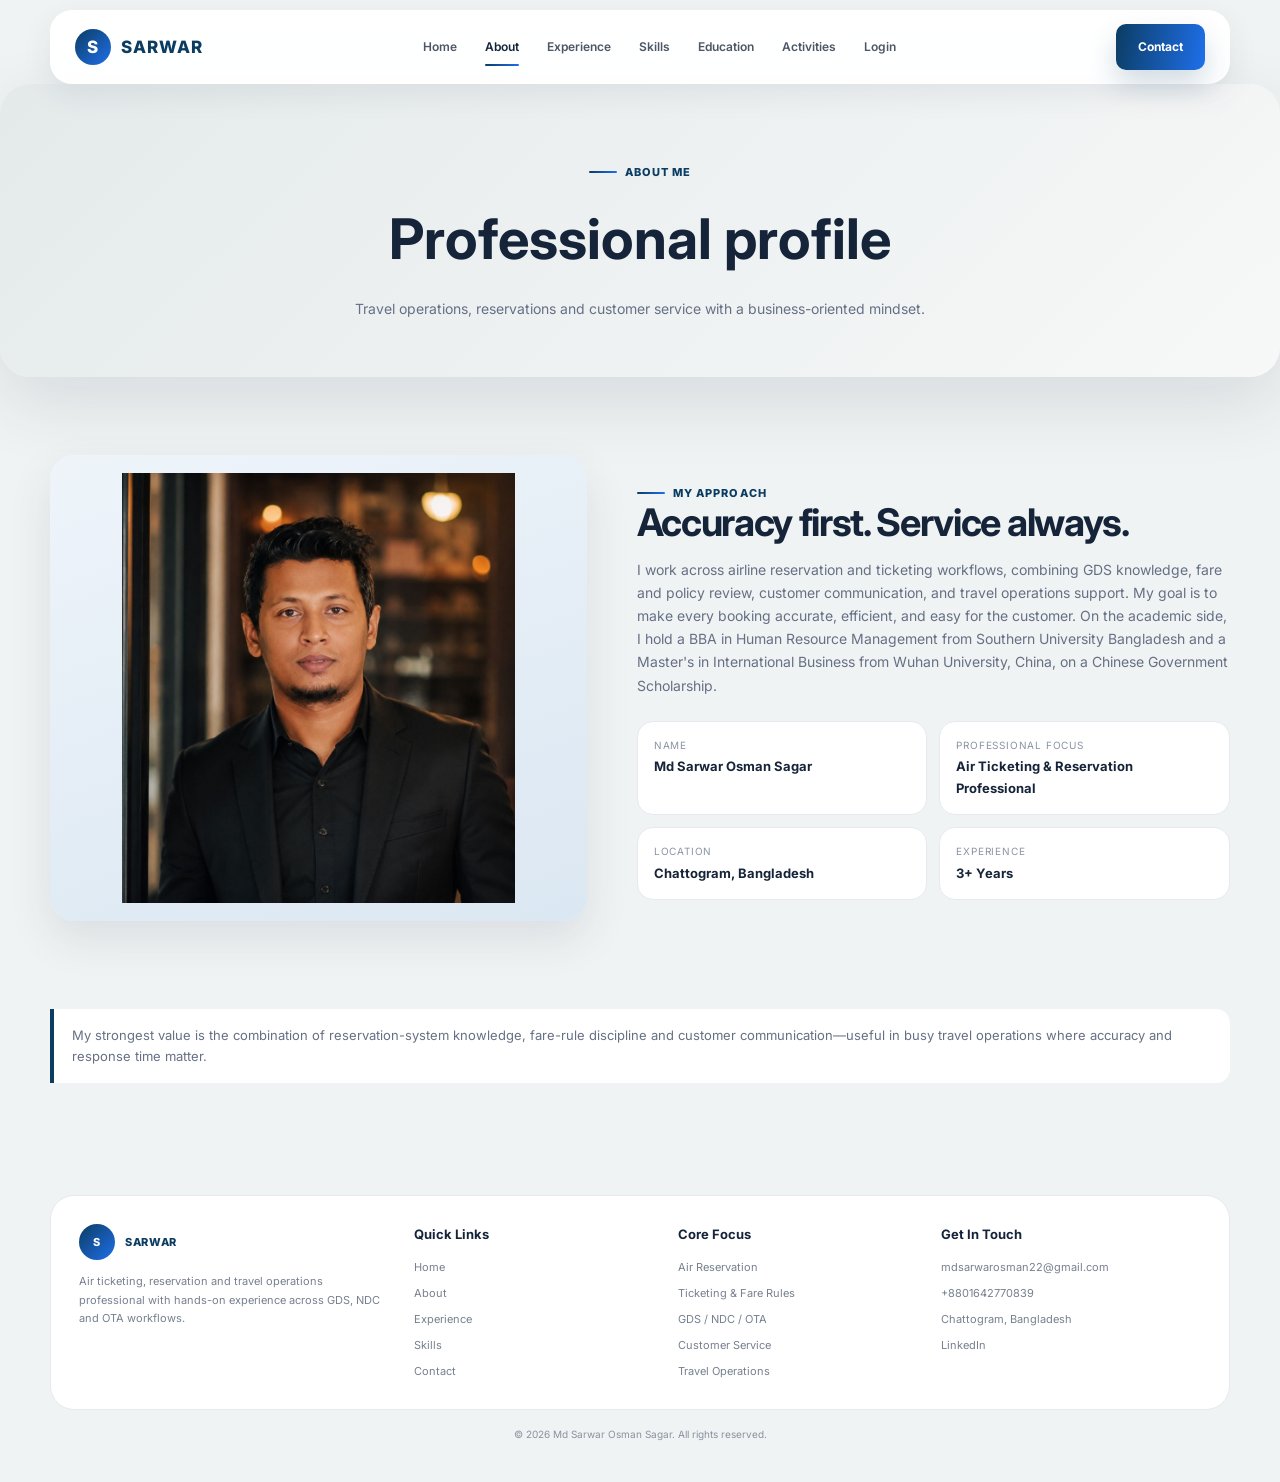
==== commit 7693d3e0: "Add files via upload portfolio" ====
--- a/about.html
+++ b/about.html
@@ -8,7 +8,6 @@
 <link rel="preconnect" href="https://fonts.googleapis.com"><link rel="preconnect" href="https://fonts.gstatic.com" crossorigin>
 <link href="https://fonts.googleapis.com/css2?family=Inter:wght@400;500;600;700;800&display=swap" rel="stylesheet">
 <link rel="stylesheet" href="./style.css">
-<link rel="stylesheet" href="./style-v2.css" id="ui-v2-css"><script src="./ui-version.js"></script>
 <link rel="icon" type="image/png" sizes="192x192" href="./favicon-192.png">
 <link rel="icon" type="image/png" sizes="32x32" href="./favicon-32.png">
 <script src="./profile.js"></script><script defer src="./app.js"></script>
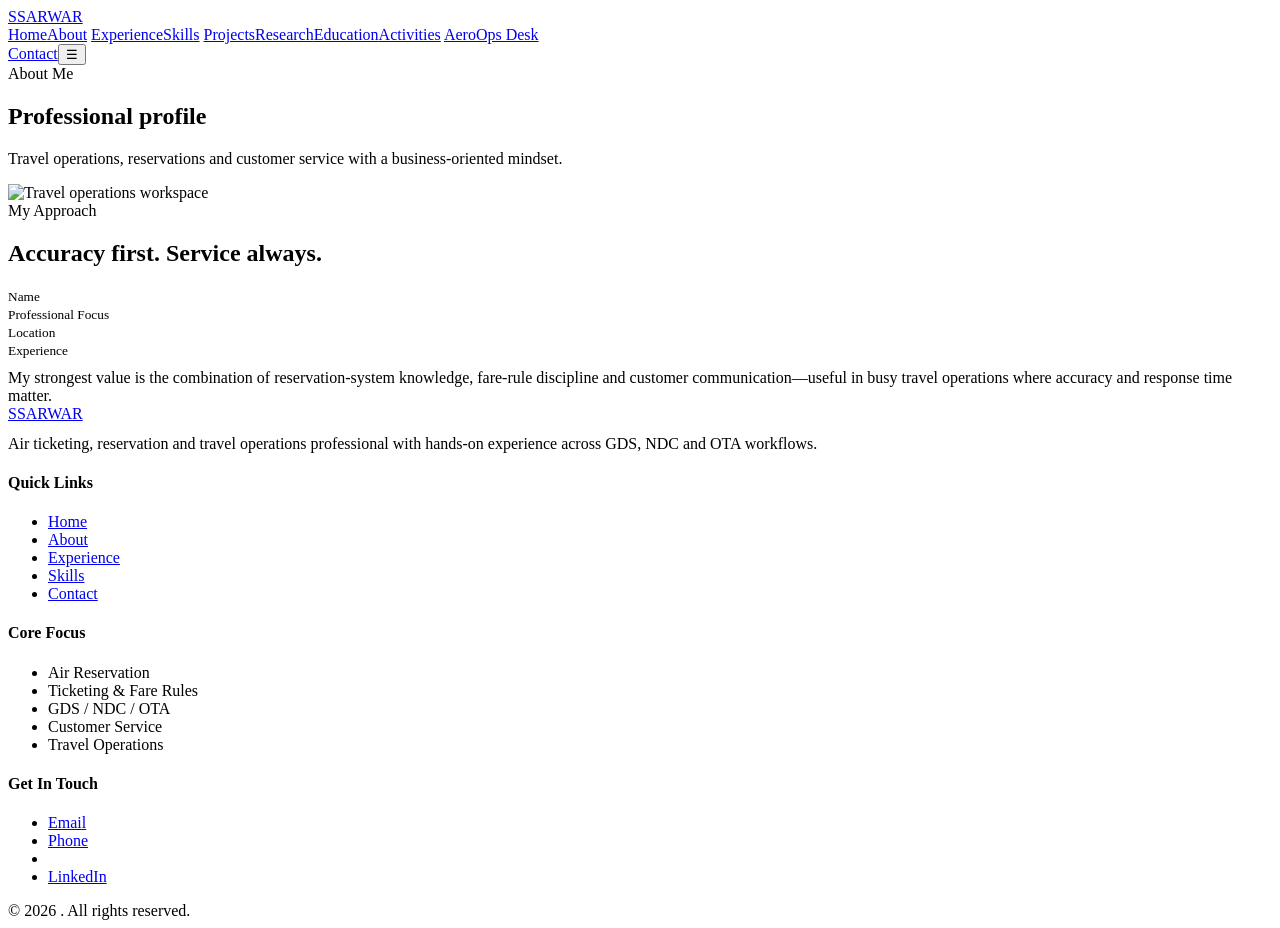
==== commit ba4d85c3: "Add files via upload Clean Repo" ====
--- a/about.html
+++ b/about.html
@@ -7,10 +7,10 @@
 <meta name="description" content="Professional portfolio of Md Sarwar Osman Sagar, Air Ticketing & Reservation Professional.">
 <link rel="preconnect" href="https://fonts.googleapis.com"><link rel="preconnect" href="https://fonts.gstatic.com" crossorigin>
 <link href="https://fonts.googleapis.com/css2?family=Inter:wght@400;500;600;700;800&display=swap" rel="stylesheet">
-<link rel="stylesheet" href="./style.css">
-<link rel="icon" type="image/png" sizes="192x192" href="./favicon-192.png">
-<link rel="icon" type="image/png" sizes="32x32" href="./favicon-32.png">
-<script src="./profile.js"></script><script defer src="./app.js"></script>
+<link rel="stylesheet" href="./assets/css/style.css">
+<link rel="icon" type="image/png" sizes="192x192" href="./assets/img/favicon-192.png">
+<link rel="icon" type="image/png" sizes="32x32" href="./assets/img/favicon-32.png">
+<script src="./assets/js/profile.js"></script><script defer src="./assets/js/app.js"></script>
 </head><body><div class="site-shell">
 <header class="header"><div class="container nav-wrap"><div class="nav">
 <a class="logo" href="index.html"><span class="logo-mark">S</span><span>SARWAR</span></a>
@@ -26,7 +26,7 @@
 <main>
 <section class="page-hero"><div class="container"><span class="kicker">About Me</span><h1>Professional profile</h1><p>Travel operations, reservations and customer service with a business-oriented mindset.</p></div></section>
 <section class="section"><div class="container about-grid">
-<div class="about-image"><img src="./workspace.jpg" alt="Travel operations workspace"></div>
+<div class="about-image"><img src="./assets/img/workspace.jpg" alt="Travel operations workspace"></div>
 <div class="about-copy"><span class="kicker">My Approach</span><h2 class="section-title">Accuracy first. Service always.</h2><p id="aboutText"></p>
 <div class="fact-grid"><div class="fact"><small>Name</small><strong id="factName"></strong></div><div class="fact"><small>Professional Focus</small><strong data-profile-title></strong></div><div class="fact"><small>Location</small><strong id="factLocation"></strong></div><div class="fact"><small>Experience</small><strong id="factExp"></strong></div></div></div>
 </div></section>
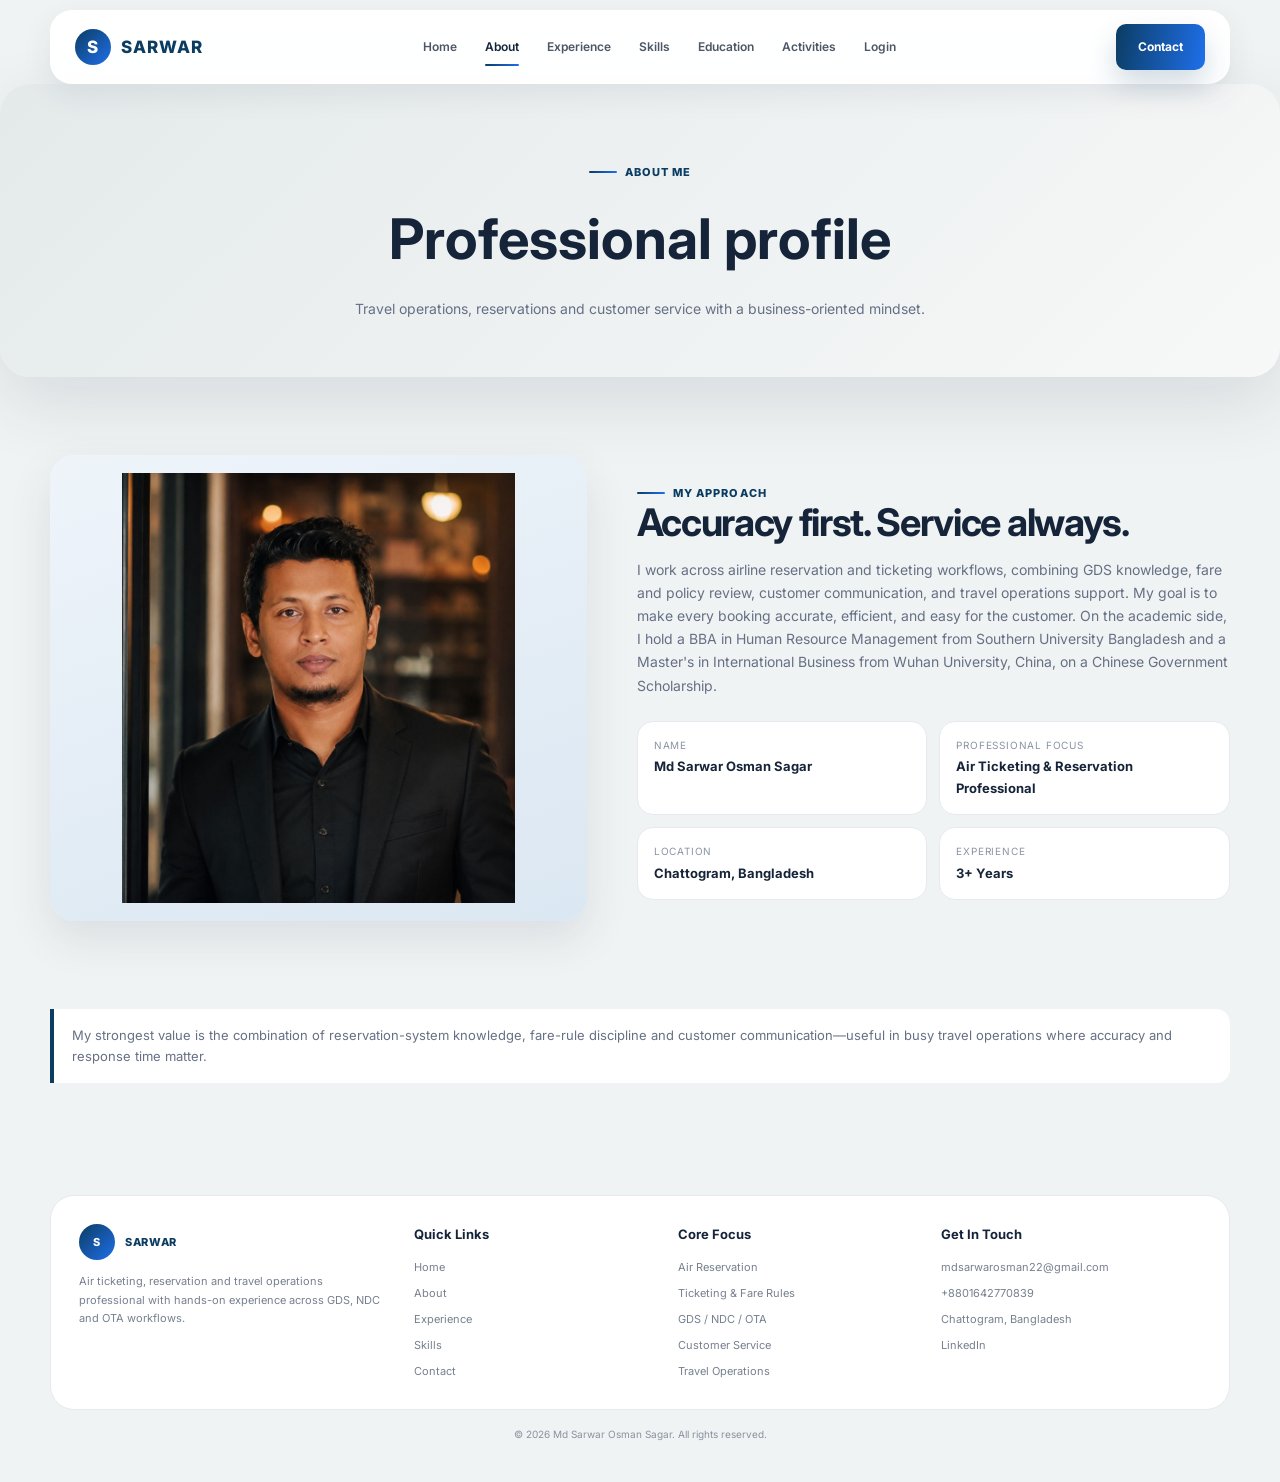
==== commit 6e79b520: "Add files via upload overwrite the old copies" ====
--- a/about.html
+++ b/about.html
@@ -7,10 +7,10 @@
 <meta name="description" content="Professional portfolio of Md Sarwar Osman Sagar, Air Ticketing & Reservation Professional.">
 <link rel="preconnect" href="https://fonts.googleapis.com"><link rel="preconnect" href="https://fonts.gstatic.com" crossorigin>
 <link href="https://fonts.googleapis.com/css2?family=Inter:wght@400;500;600;700;800&display=swap" rel="stylesheet">
-<link rel="stylesheet" href="./assets/css/style.css">
-<link rel="icon" type="image/png" sizes="192x192" href="./assets/img/favicon-192.png">
-<link rel="icon" type="image/png" sizes="32x32" href="./assets/img/favicon-32.png">
-<script src="./assets/js/profile.js"></script><script defer src="./assets/js/app.js"></script>
+<link rel="stylesheet" href="./style.css">
+<link rel="icon" type="image/png" sizes="192x192" href="./favicon-192.png">
+<link rel="icon" type="image/png" sizes="32x32" href="./favicon-32.png">
+<script src="./profile.js"></script><script defer src="./app.js"></script>
 </head><body><div class="site-shell">
 <header class="header"><div class="container nav-wrap"><div class="nav">
 <a class="logo" href="index.html"><span class="logo-mark">S</span><span>SARWAR</span></a>
@@ -26,7 +26,7 @@
 <main>
 <section class="page-hero"><div class="container"><span class="kicker">About Me</span><h1>Professional profile</h1><p>Travel operations, reservations and customer service with a business-oriented mindset.</p></div></section>
 <section class="section"><div class="container about-grid">
-<div class="about-image"><img src="./assets/img/workspace.jpg" alt="Travel operations workspace"></div>
+<div class="about-image"><img src="./workspace.jpg" alt="Travel operations workspace"></div>
 <div class="about-copy"><span class="kicker">My Approach</span><h2 class="section-title">Accuracy first. Service always.</h2><p id="aboutText"></p>
 <div class="fact-grid"><div class="fact"><small>Name</small><strong id="factName"></strong></div><div class="fact"><small>Professional Focus</small><strong data-profile-title></strong></div><div class="fact"><small>Location</small><strong id="factLocation"></strong></div><div class="fact"><small>Experience</small><strong id="factExp"></strong></div></div></div>
 </div></section>
--- a/style.css
+++ b/style.css
@@ -0,0 +1,181 @@
+:root{
+  --bg:#f0f3f3;
+  --surface:#ffffff;
+  --surface-2:#eef3f5;
+  --ink:#16243a;
+  --muted:#667085;
+  --line:#e6eaee;
+  --accent:#0b3d63;
+  --accent-2:#1f6feb;
+  --blue:#5a7cff;
+  --dark:#17253b;
+  --shadow:0 24px 70px rgba(37,52,75,.12);
+  --radius:28px;
+}
+*{box-sizing:border-box}
+html{scroll-behavior:smooth}
+html{background:var(--bg)}
+body{margin:0;font-family:Inter,system-ui,-apple-system,Segoe UI,sans-serif;background:var(--bg);color:var(--ink);line-height:1.65}
+@view-transition{navigation:auto}
+a{text-decoration:none;color:inherit}
+img{max-width:100%;display:block}
+.container{width:min(1180px,calc(100% - 36px));margin:auto}
+.site-shell{padding:10px 0 30px}
+.header{position:sticky;top:10px;z-index:50;transition:box-shadow .25s ease;-webkit-transform:translateZ(0);transform:translateZ(0);will-change:transform}
+.header.scrolled .nav-wrap{box-shadow:0 16px 36px rgba(11,61,99,.16)}
+.nav-wrap{background:rgba(255,255,255,.94);-webkit-backdrop-filter:blur(16px);backdrop-filter:blur(16px);border:1px solid rgba(255,255,255,.75);box-shadow:0 10px 30px rgba(36,55,84,.08);border-radius:22px}
+.nav{min-height:72px;display:flex;align-items:center;justify-content:space-between;gap:24px;padding:0 24px}
+.logo{display:flex;align-items:center;gap:10px;font-size:17px;font-weight:800;letter-spacing:.06em}
+.logo-mark{width:36px;height:36px;border-radius:50%;display:grid;place-items:center;color:#fff;background:linear-gradient(135deg,var(--accent),var(--accent-2));font-weight:800}
+.logo span:last-child{color:var(--accent)}
+.nav-links{display:flex;align-items:center;gap:28px}
+.nav-links a{font-size:12px;font-weight:600;color:#4c5667;position:relative;padding:26px 0;transition:color .2s ease}
+.nav-links a:hover,.nav-links a.active{color:var(--ink)}
+.nav-links a:after{content:"";position:absolute;left:0;right:0;bottom:17px;height:2px;border-radius:99px;background:linear-gradient(90deg,var(--accent),var(--accent-2));transform:scaleX(0);transform-origin:left;transition:transform .25s ease}
+.nav-links a:hover:after,.nav-links a.active:after{transform:scaleX(1)}
+.btn{display:inline-flex;align-items:center;justify-content:center;gap:9px;padding:13px 22px;border-radius:10px;background:linear-gradient(100deg,var(--accent),var(--accent-2));color:#fff;font-weight:700;font-size:12px;box-shadow:0 14px 28px rgba(11,61,99,.18);border:0;transition:transform .2s ease,box-shadow .2s ease,filter .2s ease}
+.btn:hover{transform:translateY(-2px);box-shadow:0 18px 34px rgba(11,61,99,.26);filter:brightness(1.05)}
+.btn-outline{background:#fff;color:var(--ink);border:1px solid #dce2e7;box-shadow:none;transition:border-color .2s ease,color .2s ease,transform .2s ease}
+.btn-outline:hover{border-color:var(--accent);color:var(--accent);transform:translateY(-2px)}
+.btn-soft{background:#fff;color:var(--accent);border:1px solid #d3e3f0;box-shadow:none;transition:background .2s ease,transform .2s ease}
+.btn-soft:hover{background:#eef4fa;transform:translateY(-2px)}
+.about-teaser{display:flex;align-items:center;justify-content:space-between;gap:24px;flex-wrap:wrap;background:#fff;border:1px solid var(--line);border-radius:20px;padding:26px 28px}
+.about-teaser p{color:var(--muted);line-height:1.6}
+@media (max-width:700px){.about-teaser{flex-direction:column;align-items:flex-start}}
+.hero-cta{display:flex;gap:12px;flex-wrap:wrap;margin-top:26px}
+.mobile-toggle{display:none;border:0;background:transparent;font-size:24px}
+
+.skill-groups{display:grid;grid-template-columns:repeat(3,1fr);gap:20px;margin-bottom:28px}
+.skill-group{background:#fff;border:1px solid var(--line);border-radius:18px;padding:22px}
+.skill-group h4{margin:0 0 14px;font-size:12px;text-transform:uppercase;letter-spacing:.08em;color:#2b5f8a}
+.tag-row{display:flex;flex-wrap:wrap;gap:8px}
+
+.private-project{display:flex;align-items:center;justify-content:space-between;gap:20px;flex-wrap:wrap;background:linear-gradient(160deg,#eef4fa,#dbe7f2);border:1px solid #d3e3f0;border-radius:20px;padding:24px 26px}
+.private-project-text h4{margin:6px 0 6px;font-size:17px}
+.private-project-text p{margin:0;font-size:13px;color:var(--muted);max-width:560px}
+.lock-badge{display:inline-block;font-size:11px;font-weight:700;letter-spacing:.04em;color:var(--accent);background:#fff;border:1px solid #d3e3f0;border-radius:99px;padding:4px 10px}
+.contact-ico{display:inline-flex;align-items:center;justify-content:center;width:34px;height:34px;border-radius:10px;background:#eef4fa;color:var(--accent);font-weight:800;font-size:14px;margin-bottom:10px}
+
+@media (max-width:860px){
+  .skill-groups{grid-template-columns:1fr}
+  .private-project{flex-direction:column;align-items:flex-start}
+}
+.hero{margin-top:0;background:linear-gradient(135deg,#e2e9e9,#f6f7f8);border-radius:30px;overflow:hidden;box-shadow:var(--shadow);position:relative}
+.hero:before{content:"";position:absolute;width:440px;height:440px;border-radius:50%;background:radial-gradient(circle,rgba(11,61,99,.12),transparent 68%);right:8%;top:-20%}
+.hero-grid{min-height:665px;display:grid;grid-template-columns:1.06fr .94fr;align-items:center}
+.hero-copy{padding:72px 10px 64px 78px;position:relative;z-index:1}
+.kicker{display:inline-flex;align-items:center;gap:8px;font-size:11px;font-weight:800;letter-spacing:.1em;text-transform:uppercase;color:#0b3d63}
+.kicker:before{content:"";width:28px;height:2px;background:linear-gradient(90deg,var(--accent),var(--accent-2));border-radius:99px}
+.hero h1{font-size:clamp(44px,6vw,72px);line-height:1.02;letter-spacing:-.055em;margin:16px 0 18px}
+.hero-amp{display:block;width:100%;text-align:center;font-size:.55em;line-height:1.3;opacity:.8;letter-spacing:normal}
+.gradient{background:linear-gradient(90deg,var(--accent),var(--accent-2));-webkit-background-clip:text;background-clip:text;color:transparent}
+.hero p{max-width:650px;color:#5f6876;font-size:15px}
+.actions{display:flex;gap:12px;flex-wrap:wrap;margin-top:28px}
+.hero-meta{display:flex;gap:24px;flex-wrap:wrap;margin-top:28px;font-size:11px;color:#667085}
+.hero-meta strong{display:block;color:var(--ink);font-size:16px}
+.hero-social{display:flex;gap:9px;margin-top:20px}
+.social-btn{width:36px;height:36px;border:1px solid #d9e0e6;border-radius:50%;display:grid;place-items:center;background:#fff;font-size:12px;font-weight:800;color:#455165;transition:background .2s ease,color .2s ease,transform .2s ease,border-color .2s ease}
+.social-btn:hover{background:var(--accent);color:#fff;border-color:var(--accent);transform:translateY(-2px)}
+.hero-visual{height:100%;min-height:665px;display:flex;align-items:flex-end;justify-content:center;position:relative;padding:40px 40px 0}
+.photo-card{width:min(430px,100%);height:520px;background:#fff;border-radius:28px 28px 0 0;position:relative;box-shadow:0 24px 55px rgba(33,49,72,.12);overflow:hidden}
+.photo-card:before{content:"";position:absolute;inset:0;background:linear-gradient(180deg,rgba(255,255,255,.18),transparent 34%);z-index:1}
+.photo-card img{width:100%;height:100%;object-fit:cover;object-position:center top;filter:saturate(.92)}
+.floating-card{position:absolute;right:26px;bottom:62px;z-index:3;background:#fff;border:1px solid #eef0f3;border-radius:16px;padding:14px 16px;box-shadow:0 14px 40px rgba(39,54,78,.14);min-width:160px}
+.floating-card small{display:block;color:#8a94a3;font-size:10px;text-transform:uppercase;letter-spacing:.08em}
+.floating-card strong{display:block;font-size:14px;margin-top:4px}
+.section{padding:78px 0}
+.section-head{display:flex;justify-content:space-between;align-items:end;gap:20px;margin-bottom:28px}
+.section-head .kicker{margin-bottom:10px}
+.section-title{font-size:clamp(28px,4vw,38px);line-height:1.1;letter-spacing:-.035em;margin:0}
+.section-sub{margin:9px 0 0;color:var(--muted);max-width:700px;font-size:14px}
+.about-grid{display:grid;grid-template-columns:.95fr 1.05fr;gap:50px;align-items:center}
+.about-image{border-radius:24px;overflow:hidden;background:linear-gradient(160deg,#eef4fa,#dbe7f2);box-shadow:0 18px 44px rgba(38,52,74,.1);padding:18px;display:flex;align-items:center;justify-content:center}
+.about-image img{width:100%;height:430px;object-fit:contain;object-position:center;border-radius:14px}
+.about-copy p{color:#667085;font-size:14px}
+.fact-grid{display:grid;grid-template-columns:1fr 1fr;gap:12px;margin-top:24px}
+.fact{background:#fff;border:1px solid var(--line);border-radius:16px;padding:15px 16px}
+.fact small{display:block;color:#8a94a3;font-size:10px;text-transform:uppercase;letter-spacing:.08em}
+.fact strong{display:block;margin-top:3px;font-size:13px}
+.cards{display:grid;grid-template-columns:repeat(3,1fr);gap:16px}
+.card{background:var(--surface);border:1px solid var(--line);border-radius:20px;padding:24px;box-shadow:0 12px 34px rgba(39,54,78,.05);transition:transform .22s ease,box-shadow .22s ease,border-color .22s ease}
+.card:hover{transform:translateY(-4px);box-shadow:0 18px 44px rgba(11,61,99,.12);border-color:#d3e3f0}
+
+.impact-grid{display:grid;grid-template-columns:repeat(4,1fr);gap:16px}
+@media (max-width:900px){.impact-grid{grid-template-columns:repeat(2,1fr)}}
+@media (max-width:520px){.impact-grid{grid-template-columns:1fr}}
+.impact-stat{background:var(--surface);border:1px solid var(--line);border-top:3px solid var(--accent-2);border-radius:18px;padding:22px 20px;box-shadow:0 12px 34px rgba(39,54,78,.05);transition:transform .22s ease,box-shadow .22s ease}
+.impact-stat:hover{transform:translateY(-4px);box-shadow:0 18px 44px rgba(11,61,99,.12)}
+.impact-value{font-size:clamp(26px,3.4vw,34px);font-weight:800;letter-spacing:-.02em;color:var(--accent);line-height:1.1}
+.impact-label{margin-top:6px;font-size:13.5px;font-weight:700;color:var(--ink)}
+.impact-sub{margin-top:4px;font-size:12px;color:var(--muted)}
+.card-icon{width:44px;height:44px;border-radius:13px;background:linear-gradient(135deg,#e7f0fa,#dbeafe);display:grid;place-items:center;color:#0b3d63;font-weight:800}
+.card h3{font-size:16px;margin:16px 0 7px}
+.card p{font-size:13px;color:var(--muted);margin:0}
+.pills{display:flex;gap:8px;flex-wrap:wrap;margin-top:12px}
+.pill{border:1px solid #d3e3f0;border-radius:999px;padding:5px 9px;font-size:10px;color:#145da8;background:#f2f7fc}
+.experience-list{display:grid;gap:18px}
+.job-card{display:grid;grid-template-columns:185px 1fr;gap:24px;background:#fff;border:1px solid var(--line);border-radius:22px;padding:24px 26px;transition:transform .22s ease,box-shadow .22s ease,border-color .22s ease}
+.job-card:hover{transform:translateY(-3px);box-shadow:0 16px 38px rgba(11,61,99,.1);border-color:#d3e3f0}
+.job-date{font-size:11px;text-transform:uppercase;letter-spacing:.08em;color:#8a94a3;font-weight:800;margin-bottom:2px}
+.job-card h3{font-size:18px;margin:0 0 4px}
+.job-card h4{font-size:12px;color:#2b5f8a;margin:0 0 12px}
+.job-card ul{margin:0;padding-left:18px;color:#626d7d;font-size:13px}
+.timeline-dot{width:10px;height:10px;border-radius:50%;background:linear-gradient(135deg,var(--accent),var(--accent-2));display:inline-block;margin-right:7px}
+.education-grid{display:grid;grid-template-columns:1fr 1fr;gap:18px}
+.edu-card{background:#fff;border:1px solid var(--line);border-radius:22px;padding:26px;transition:transform .22s ease,box-shadow .22s ease,border-color .22s ease}
+.edu-card:hover{transform:translateY(-3px);box-shadow:0 16px 38px rgba(11,61,99,.1);border-color:#d3e3f0}
+.edu-card .year{font-size:11px;color:#8a94a3;text-transform:uppercase;letter-spacing:.1em;font-weight:800}
+.edu-card h3{margin:10px 0 5px;font-size:18px}
+.edu-card p{margin:4px 0;color:var(--muted);font-size:13px}
+.skill-grid{display:grid;grid-template-columns:repeat(4,1fr);gap:14px}
+.skill-card{background:#fff;border:1px solid var(--line);border-radius:18px;padding:20px;transition:transform .22s ease,box-shadow .22s ease,border-color .22s ease}
+.skill-card:hover{transform:translateY(-3px);box-shadow:0 14px 32px rgba(11,61,99,.1);border-color:#d3e3f0}
+.skill-card strong{display:block;font-size:14px}
+.skill-card span{display:block;margin-top:6px;color:#7b8493;font-size:11px}
+.contact-band{background:linear-gradient(135deg,#eef4fa,#fff);border:1px solid #dbe7f2;border-radius:26px;padding:28px 30px;display:flex;align-items:center;justify-content:space-between;gap:20px}
+.contact-band .icon{width:54px;height:54px;border-radius:50%;display:grid;place-items:center;background:linear-gradient(135deg,#0b3d63,#1f6feb);color:#fff;font-weight:800;flex:0 0 auto}
+.contact-band h3{margin:0;font-size:24px}
+.contact-band p{margin:3px 0 0;color:var(--muted);font-size:13px}
+.band-left{display:flex;align-items:center;gap:16px}
+.footer{padding:34px 0 10px}
+.footer-grid{display:grid;grid-template-columns:1.3fr 1fr 1fr 1.1fr;gap:28px;background:#fff;border:1px solid var(--line);border-radius:24px;padding:28px}
+.footer h4{margin:0 0 12px;font-size:13px}
+.footer p,.footer a,.footer li{color:#76808f;font-size:11px}
+.footer a{transition:color .2s ease}
+.footer a:hover{color:var(--accent)}
+.footer ul{padding:0;margin:0;list-style:none;display:grid;gap:8px}
+.copy{font-size:10px;color:#8992a0;margin-top:16px;text-align:center}
+.page-hero{padding:70px 0 56px;background:linear-gradient(135deg,#e4eaea,#f7f8f8);border-radius:30px;box-shadow:var(--shadow);text-align:center}
+.page-hero h1{font-size:clamp(38px,5vw,56px);margin:12px 0}
+.page-hero p{color:var(--muted);max-width:720px;margin:0 auto;font-size:14px}
+.contact-grid{display:grid;grid-template-columns:repeat(2,1fr);gap:16px}
+.contact-item{background:#fff;border:1px solid var(--line);border-radius:20px;padding:24px;transition:transform .22s ease,box-shadow .22s ease,border-color .22s ease}
+.contact-item:hover{transform:translateY(-3px);box-shadow:0 16px 38px rgba(11,61,99,.1);border-color:#d3e3f0}
+.contact-item small{display:block;color:#8a94a3;text-transform:uppercase;letter-spacing:.08em;font-size:10px}
+.contact-item a,.contact-item p{display:block;margin:7px 0 0;font-size:14px;font-weight:650}
+.note{background:#fff;border-left:4px solid var(--accent);padding:16px 18px;border-radius:0 14px 14px 0;color:#667085;font-size:13px}
+@media (max-width: 1000px){
+  .nav-links{display:none}.mobile-toggle{display:block}
+  .hero-grid{grid-template-columns:1fr}.hero-copy{padding:60px 42px 20px}.hero-visual{min-height:500px}
+  .about-grid{grid-template-columns:1fr}.cards{grid-template-columns:1fr 1fr}.skill-grid{grid-template-columns:1fr 1fr}
+  .footer-grid{grid-template-columns:1fr 1fr}
+  .job-card{grid-template-columns:1fr;gap:14px;padding:22px 24px}
+  .job-date{display:flex;align-items:center}
+}
+@media (max-width: 680px){
+  .container{width:min(100% - 24px,1180px)}
+  .nav{padding:0 14px}.btn{padding:11px 16px}
+  .hero{border-radius:22px}.hero-copy{padding:44px 22px 10px}.hero h1{font-size:43px}.hero-visual{padding:22px 18px 0;min-height:420px}.photo-card{height:390px}
+  .floating-card{right:10px;bottom:24px}
+  .section{padding:56px 0}.cards,.education-grid,.contact-grid,.skill-grid{grid-template-columns:1fr}
+  .fact-grid{grid-template-columns:1fr}
+  .job-card{grid-template-columns:1fr;gap:10px;padding:18px 18px;border-radius:18px}.job-card h3{font-size:16px}.job-card ul{padding-left:16px}
+  .contact-band{flex-direction:column;align-items:flex-start}.footer-grid{grid-template-columns:1fr}
+}
+
+.mobile-menu{background:#fff;border:1px solid var(--line);border-radius:18px;margin-top:8px;padding:12px;box-shadow:0 14px 30px rgba(36,55,84,.09)}
+.mobile-menu.open{display:grid!important;position:fixed;left:0;right:0;margin-top:0;z-index:60;max-height:calc(100vh - 110px);overflow-y:auto}
+.mobile-menu a{padding:10px 12px;font-size:13px;font-weight:650;border-radius:10px}.mobile-menu a:hover{background:#eef4fa}.mobile-menu a.active{background:#eef4fa;color:var(--accent)}
+
+/* Legacy blocks marked .v2-only stay hidden: the portfolio uses this single design. */
+.v2-only{display:none}
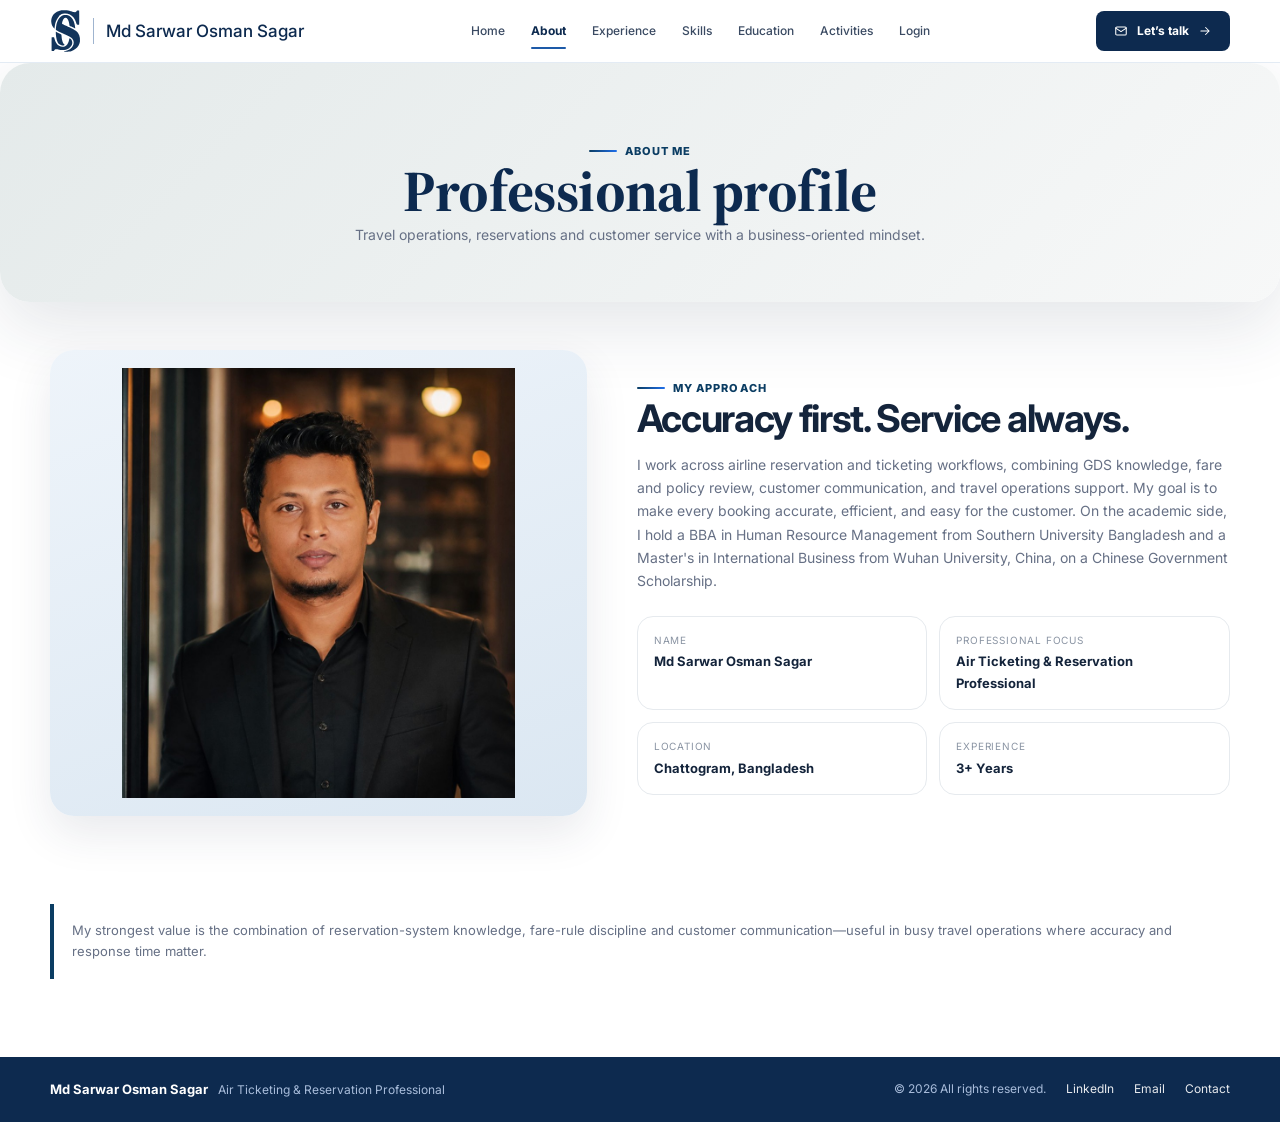
==== commit dcdb8ae4: "Favicon from logo; one-line footer; interests update; remove Academic Background; shared header/foot" ====
--- a/about.html
+++ b/about.html
@@ -7,20 +7,22 @@
 <meta name="description" content="Professional portfolio of Md Sarwar Osman Sagar, Air Ticketing & Reservation Professional.">
 <link rel="preconnect" href="https://fonts.googleapis.com"><link rel="preconnect" href="https://fonts.gstatic.com" crossorigin>
 <link href="https://fonts.googleapis.com/css2?family=Inter:wght@400;500;600;700;800&display=swap" rel="stylesheet">
+<link rel="icon" type="image/png" sizes="512x512" href="./favicon-512.png?v=2">
+<link rel="icon" type="image/png" sizes="192x192" href="./favicon-192.png?v=2">
+<link rel="icon" type="image/png" sizes="32x32" href="./favicon-32.png?v=2">
+<link rel="icon" type="image/png" sizes="16x16" href="./favicon-16.png?v=2">
+<link rel="apple-touch-icon" href="./apple-touch-icon.png?v=2">
+<link href="https://fonts.googleapis.com/css2?family=Source+Serif+4:wght@600;700&display=swap" rel="stylesheet">
 <link rel="stylesheet" href="./style.css">
-<link rel="icon" type="image/png" sizes="192x192" href="./favicon-192.png">
-<link rel="icon" type="image/png" sizes="32x32" href="./favicon-32.png">
+<link rel="stylesheet" href="./home.css">
 <script src="./profile.js"></script><script defer src="./app.js"></script>
-</head><body><div class="site-shell">
+</head><body class="home"><div class="site-shell">
 <header class="header"><div class="container nav-wrap"><div class="nav">
-<a class="logo" href="index.html"><span class="logo-mark">S</span><span>SARWAR</span></a>
+<a class="logo" href="index.html" aria-label="Md Sarwar Osman Sagar - Home"><svg class="logo-mark" viewBox="149 121 838 1180" role="img" aria-label="SOS monogram" focusable="false"><path fill="#12345B" fill-rule="evenodd" d="M563.0 1268.0C543.5 1267.2 528.0 1263.8 528.0 1260.5C528.0 1257.9 537.3 1255.2 564.0 1250.1C746.3 1214.7 844.0 1039.4 748.0 919.9C719.5 884.5 652.7 843.9 570.5 812.2C566.1 810.5 551.7 804.4 538.5 798.7C525.3 793.0 500.3 782.1 483.0 774.6C418.1 746.4 394.5 734.8 345.7 707.1C305.2 684.2 306.0 685.0 306.0 664.9C306.0 656.3 307.2 640.2 309.0 622.8C312.2 592.9 312.3 592.1 316.5 568.5C317.9 560.2 319.8 549.5 320.6 544.5C327.8 501.0 352.3 435.0 376.6 394.0C410.6 336.5 467.8 292.9 524.6 281.3C537.4 278.7 590.8 278.7 605.0 281.3C687.9 296.5 755.9 363.6 790.6 464.5C804.0 503.4 816.8 556.3 820.5 588.0C821.4 595.4 823.0 607.6 824.0 615.0C828.8 647.6 827.3 648.6 798.0 631.4C762.2 610.4 764.6 611.6 723.0 593.0C717.2 590.5 705.3 585.5 696.6 581.9C672.4 572.2 671.3 570.8 668.5 544.5C666.9 529.8 663.6 510.7 659.6 493.0C658.2 487.2 656.9 480.7 656.5 478.5C652.3 454.1 633.6 408.4 619.4 388.4C590.4 347.2 541.8 347.8 512.6 389.5C493.0 417.5 472.0 478.9 472.0 508.1C472.0 517.0 479.9 522.8 523.5 545.8C555.8 562.8 565.5 567.2 610.5 585.1C617.1 587.7 626.8 591.6 632.0 593.7C637.2 595.9 646.0 599.4 651.5 601.5C657.0 603.6 666.7 607.7 673.0 610.5C679.3 613.4 689.9 618.1 696.5 621.0C751.5 644.8 810.0 678.7 845.0 706.8C925.5 771.7 963.8 870.2 953.0 985.0C949.9 1018.1 933.1 1069.4 915.6 1099.4C912.7 1104.4 908.4 1111.7 906.2 1115.6C875.6 1168.6 808.2 1219.3 733.7 1245.4C707.7 1254.5 691.3 1258.3 659.0 1262.4C652.1 1263.3 639.8 1264.9 631.5 1266.0C613.8 1268.2 586.1 1269.1 563.0 1268.0ZM199.2 1247.9C191.3 1245.5 192.0 1262.7 192.0 1062.0C192.0 863.6 191.4 880.4 198.6 877.4C203.2 875.5 250.9 876.5 255.5 878.6C259.9 880.6 260.2 881.5 266.3 906.1C292.6 1012.1 333.7 1077.6 394.0 1109.8C443.9 1136.3 510.2 1139.9 555.6 1118.5C597.7 1098.7 631.4 1054.0 649.9 993.7C654.0 980.3 655.6 973.2 664.1 930.5C670.4 898.8 672.0 898.4 699.8 922.2C777.5 988.6 759.5 1108.0 662.2 1171.8C590.3 1219.0 491.3 1234.3 392.0 1213.5C305.0 1195.3 280.2 1199.3 261.7 1234.6C254.3 1248.7 254.9 1248.4 225.5 1248.7C212.6 1248.8 201.1 1248.5 199.2 1247.9ZM472.5 1097.4C428.7 1090.7 389.2 1071.2 374.6 1049.1C352.8 1016.1 327.8 944.7 318.5 889.0C316.5 877.2 314.5 865.9 314.0 864.0C312.6 858.7 311.2 848.8 310.0 836.0C309.4 829.7 308.3 819.8 307.5 814.0C306.7 808.1 305.8 788.7 305.4 769.4C304.4 721.1 301.7 722.4 346.5 749.3C367.6 762.0 408.0 782.1 439.4 795.6C455.5 802.4 456.3 804.3 458.0 835.3C458.6 845.6 459.4 857.1 460.0 860.8C460.5 864.5 461.9 877.3 463.0 889.3C465.1 910.8 467.4 926.0 470.4 937.8C471.3 941.0 472.8 948.0 473.9 953.2C485.7 1011.8 506.9 1054.1 534.1 1073.4C545.4 1081.3 544.8 1084.5 530.8 1090.1C516.0 1096.2 487.7 1099.7 472.5 1097.4ZM256.2 639.2C218.9 599.8 191.1 543.0 186.5 497.0C186.2 493.4 185.2 485.6 184.3 479.5C181.9 463.8 181.9 427.4 184.2 412.0C185.2 405.7 186.7 395.6 187.5 389.5C190.7 366.4 203.6 329.8 216.6 306.7C252.8 243.0 310.6 198.9 391.0 173.6C414.6 166.2 452.4 158.5 472.1 157.1C496.9 155.3 536.2 153.8 544.0 154.4C548.1 154.8 561.0 155.5 572.5 156.0C596.9 157.2 610.0 158.8 633.5 163.4C642.9 165.3 653.9 167.5 658.0 168.3C671.3 170.9 705.2 179.9 717.0 183.9C776.3 204.0 805.7 210.0 824.5 205.6C843.1 201.2 858.3 189.6 865.9 173.8C873.1 158.9 873.7 158.7 906.2 159.2C928.0 159.5 928.0 159.5 930.7 162.3C933.9 165.4 935.8 528.9 932.7 535.0C930.0 540.4 926.9 541.0 899.0 541.0C863.3 541.0 866.1 543.2 855.5 506.0C821.4 386.0 766.6 311.4 681.5 269.2C625.6 241.5 560.9 234.8 493.5 249.6C451.6 258.8 411.0 284.2 389.5 314.5C386.8 318.4 378.3 329.6 370.7 339.5C319.9 405.2 291.6 479.0 277.5 582.0C276.7 588.3 275.3 597.3 274.5 602.0C273.7 606.7 272.8 616.4 272.5 623.5C271.3 649.2 268.3 652.1 256.2 639.2Z"/></svg><span class="logo-div" aria-hidden="true"></span><span data-profile-name>Md Sarwar Osman Sagar</span></a>
 <nav class="nav-links" aria-label="Primary navigation">
-<a href="index.html">Home</a><a href="about.html">About</a>
-<a href="experience.html">Experience</a><a href="skills.html">Skills</a>
-<a class="v2-only" href="index.html#projects">Projects</a><a class="v2-only" href="index.html#research">Research</a><a href="education.html">Education</a><a href="activities.html">Activities</a>
-<a href="aeroops.html">AeroOps Desk</a>
+<a href="index.html">Home</a><a href="about.html">About</a><a href="experience.html">Experience</a><a href="skills.html">Skills</a><a class="v2-only" href="index.html#research">Research</a><a href="education.html">Education</a><a href="activities.html">Activities</a><a href="aeroops.html">AeroOps Desk</a>
 </nav>
-<a class="btn" href="contact.html">Contact</a><button id="mobileToggle" class="mobile-toggle" aria-label="Open menu">☰</button>
+<a class="btn" href="contact.html"><svg viewBox="0 0 24 24" aria-hidden="true"><rect x="3" y="5" width="18" height="14" rx="2"/><path d="m3 7 9 6 9-6"/></svg>Let’s talk <svg viewBox="0 0 24 24" aria-hidden="true"><path d="M5 12h14M13 6l6 6-6 6"/></svg></a><button id="mobileToggle" class="mobile-toggle" aria-label="Open menu">☰</button>
 </div></div></header>
 <div id="mobileLinks" class="container mobile-menu" style="display:none"></div>
 <main>
@@ -31,10 +33,7 @@
 <div class="fact-grid"><div class="fact"><small>Name</small><strong id="factName"></strong></div><div class="fact"><small>Professional Focus</small><strong data-profile-title></strong></div><div class="fact"><small>Location</small><strong id="factLocation"></strong></div><div class="fact"><small>Experience</small><strong id="factExp"></strong></div></div></div>
 </div></section>
 <section class="section" style="padding-top:10px"><div class="container"><div class="note">My strongest value is the combination of reservation-system knowledge, fare-rule discipline and customer communication—useful in busy travel operations where accuracy and response time matter.</div></div></section>
-</main><footer class="footer"><div class="container"><div class="footer-grid">
-<div><a class="logo" href="index.html"><span class="logo-mark">S</span><span>SARWAR</span></a>
-<p style="margin-top:12px">Air ticketing, reservation and travel operations professional with hands-on experience across GDS, NDC and OTA workflows.</p></div>
-<div><h4>Quick Links</h4><ul><li><a href="index.html">Home</a></li><li><a href="about.html">About</a></li><li><a href="experience.html">Experience</a></li><li><a href="skills.html">Skills</a></li><li><a href="contact.html">Contact</a></li></ul></div>
-<div><h4>Core Focus</h4><ul><li>Air Reservation</li><li>Ticketing & Fare Rules</li><li>GDS / NDC / OTA</li><li>Customer Service</li><li>Travel Operations</li></ul></div>
-<div><h4>Get In Touch</h4><ul><li><a data-email-link href="#">Email</a></li><li><a data-phone-link href="#">Phone</a></li><li><span data-profile-location></span></li><li><a data-linkedin-link href="#" target="_blank" rel="noreferrer">LinkedIn</a></li></ul></div>
-</div><div class="copy">© 2026 <span data-profile-name></span>. All rights reserved.</div></div></footer></div></body></html>+</main><footer class="h-footer"><div class="container h-footer-in">
+<div><strong data-profile-name>Md Sarwar Osman Sagar</strong><span>Air Ticketing &amp; Reservation Professional</span></div>
+<div class="h-footer-r"><span>© 2026 All rights reserved.</span><a data-linkedin-link href="https://linkedin.com/in/md-sarwar-osman-sagar-03738a158" target="_blank" rel="noopener">LinkedIn</a><a data-email-icon href="mailto:mdsarwarosman22@gmail.com">Email</a><a href="contact.html">Contact</a></div>
+</div></footer></div></body></html>
--- a/home.css
+++ b/home.css
@@ -0,0 +1,166 @@
+/* Home page redesign — Part 1: header + hero. Loaded after style.css; scoped to body.home */
+.home{--navy:#0d2a4f;--blue:#1d5aa8;--sky:#eaf3fc;--ink:#14243b;--soft:#5b6b82;background:#fff}
+.home .site-shell{max-width:none;padding:0}
+.home .header{position:sticky;top:0;z-index:50;background:rgba(255,255,255,.88);backdrop-filter:blur(10px);border-bottom:1px solid #e3ebf4}
+.home .nav{display:flex;align-items:center;gap:28px;min-height:62px}
+.home .logo{display:flex;align-items:center;gap:12px;font-size:14px;color:var(--navy)}
+.home .logo span:last-child{color:var(--navy)}
+.home .nav-links{display:flex;gap:26px;margin:0 auto;font-size:12px}
+.home .nav-links a{color:#3a4a62;font-weight:500;padding:4px 0}
+.home .nav-links a.active{color:var(--navy);font-weight:700}
+.home .nav-links a:after{bottom:-4px;background:var(--blue)}
+.home .header .btn{background:var(--navy);box-shadow:none;border-radius:8px;padding:10px 18px}
+.home .btn svg{width:14px;height:14px;fill:none;stroke:currentColor;stroke-width:1.8;stroke-linecap:round;stroke-linejoin:round}
+
+.h-hero{position:relative;overflow:hidden;background:linear-gradient(180deg,#e9f2fb 0%,#f4f8fd 55%,#fff 100%)}
+.h-grid{position:relative;z-index:1;display:grid;grid-template-columns:1.25fr .75fr;gap:40px;align-items:center;padding:52px 0 60px}
+.h-eyebrow{margin:0 0 14px;font-size:11px;font-weight:700;letter-spacing:.18em;text-transform:uppercase;color:var(--blue)}
+.home h1{font-family:"Source Serif 4",Georgia,serif;font-weight:700;font-size:clamp(34px,5vw,58px);line-height:1.08;margin:0;color:var(--navy);letter-spacing:-.01em}
+.h-role{margin:12px 0 18px;font-size:clamp(17px,2vw,22px);font-weight:600;color:var(--blue)}
+.h-text{max-width:560px;margin:0 0 18px;font-size:15px;color:#33465f;line-height:1.7}
+.h-chips{display:flex;flex-wrap:wrap;gap:8px;margin:0 0 26px;padding:0;list-style:none}
+.h-chips li{font-size:11px;font-weight:600;color:var(--navy);background:#fff;border:1px solid #d5e2f0;border-radius:99px;padding:5px 12px}
+.h-actions{display:flex;flex-wrap:wrap;gap:12px}
+.h-actions .btn{padding:12px 20px;border-radius:8px;font-size:12px;box-shadow:none}
+.h-actions .btn-fill{background:var(--navy);color:#fff}
+.h-actions .btn-line{background:#fff;color:var(--navy);border:1px solid #cfdceb}
+.h-actions .btn-line:hover{border-color:var(--navy)}
+.h-visual{position:relative;justify-self:end;width:min(100%,300px)}
+.h-frame{position:relative;background:#fff;border-radius:22px;padding:10px;box-shadow:0 24px 60px rgba(13,42,79,.2);border:1px solid #dbe6f2}
+.h-frame:before{content:"";position:absolute;inset:-12px 12px 12px -12px;border:1px solid #b9cde4;border-radius:26px;z-index:-1}
+.h-frame img{display:block;width:100%;height:auto;aspect-ratio:4/5;object-fit:cover;object-position:center top;border-radius:14px}
+.home .header.scrolled .nav-wrap{box-shadow:none}
+.home .header.scrolled{box-shadow:0 6px 24px rgba(13,42,79,.08)}
+.home .nav-wrap{background:transparent;border:0;box-shadow:none;border-radius:0;backdrop-filter:none;padding:0}
+.home main>section:nth-of-type(2){padding-top:48px!important}
+@media(max-width:900px){.home .nav-links{display:none}.home .nav{justify-content:space-between}.h-grid{grid-template-columns:1fr;padding:40px 0 56px}.h-visual{justify-self:start;margin-top:8px}}
+@media(max-width:600px){.home .logo{font-size:12px;white-space:nowrap;gap:6px}.home .nav{gap:10px}.home .header .btn{padding:9px 10px}.home .mobile-toggle{padding:0 6px}}
+.home .logo-mark{display:block;height:44px;width:auto;flex:none;overflow:visible;background:none;border:0;border-radius:0;box-shadow:none;padding:0;color:#12345b}
+.home .logo-div{width:1px;height:26px;background:#9fb4cf;flex:none}
+.home .logo [data-profile-name]{font-size:17px;font-weight:500;letter-spacing:0;color:var(--navy)}
+.h-icon{display:inline-grid;place-items:center;width:30px;height:30px;background:none;border:0;box-shadow:none;color:var(--navy);transition:color .2s,transform .2s}
+.h-icon svg{width:24px;height:24px;fill:currentColor;stroke:none}
+.h-icon svg.stroke{fill:none;stroke:currentColor;stroke-width:1.8;stroke-linecap:round;stroke-linejoin:round}
+.h-icon:hover,.h-icon:focus-visible{transform:translateY(-2px)}
+.h-icon.li:hover,.h-icon.li:focus-visible{color:#0a66c2}
+.h-icon.wa:hover,.h-icon.wa:focus-visible{color:#25d366}
+.h-icon.em:hover,.h-icon.em:focus-visible{color:#ea4335}
+.h-actions{align-items:center;gap:16px}
+.h-actions .btn-line{padding:9px 16px;font-size:12px;border-color:#1d5aa8;background:rgba(255,255,255,.65)}
+.h-actions .btn-line svg{margin-right:2px}
+.h-div{width:1px;height:26px;background:#bccce0;margin:0 2px}
+.h-actions{gap:14px}
+.h-icon{width:34px;height:34px}.h-icon svg{width:26px;height:26px}
+@media(max-width:600px){.home .logo{gap:8px}.home .logo-mark{height:36px;width:auto}.home .logo [data-profile-name]{font-size:12.5px}.h-actions{gap:10px}}
+.home .nav{padding:0}
+@media(max-width:600px){.home .header .btn svg:last-child{display:none}.home .logo-div{height:22px}}
+@media(max-width:600px){.home .logo [data-profile-name]{min-width:0;flex:0 1 auto}.home .nav>*{flex-shrink:0}.home .nav>.logo{flex-shrink:1}}
+@media(max-width:380px){.home .logo-div{display:none}.home .logo [data-profile-name]{font-size:11px}.home .header .btn{padding:8px 9px;font-size:11px}.home .nav{gap:6px}}
+@media(max-width:340px){.home .logo [data-profile-name]{font-size:9.5px}.home .logo-mark{height:32px;width:auto}}
+/* Hero banner: airport photo background, framed portrait */
+.h-hero{background:linear-gradient(90deg,rgba(255,255,255,.6) 0%,rgba(255,255,255,.2) 48%,rgba(255,255,255,0) 70%),url("./hero-bg.webp") center/cover no-repeat}
+.h-hero .h-grid{padding:56px 0 64px}
+@media(max-width:900px){.h-hero{background:linear-gradient(180deg,rgba(255,255,255,.62) 0%,rgba(255,255,255,.25) 60%,rgba(255,255,255,0) 100%),url("./hero-bg.webp") 65% center/cover no-repeat}.h-hero .h-grid{padding:40px 0 56px}}
+/* Part 2: About + Professional Focus */
+.h-about{background:#fff;padding:76px 0 64px}
+.h-about-grid{display:grid;grid-template-columns:1.05fr 1.5fr .8fr;gap:44px;align-items:start}
+.h-kicker{margin:0 0 10px;font-size:11px;font-weight:700;letter-spacing:.18em;text-transform:uppercase;color:var(--blue)}
+.h-about h2{font-family:"Source Serif 4",Georgia,serif;font-size:clamp(26px,3vw,34px);line-height:1.15;color:var(--navy);margin:0 0 16px;letter-spacing:-.01em}
+.h-about-copy p{font-size:14.5px;line-height:1.75;color:#4a5b73;margin:0 0 12px}
+.h-more{margin-top:10px;background:#fff;color:var(--navy);border:1px solid #1d5aa8;border-radius:8px;padding:10px 16px;font-size:12px;box-shadow:none}
+.h-more svg{width:14px;height:14px;fill:none;stroke:currentColor;stroke-width:1.8;stroke-linecap:round;stroke-linejoin:round}
+.h-focus{border-left:1px solid #e3ebf4;padding-left:44px}
+.h-focus h3{margin:0 0 16px;font-size:15px;color:var(--navy)}
+.h-focus ul{list-style:none;margin:0;padding:0;display:grid;grid-template-columns:repeat(4,1fr);gap:12px}
+.h-focus li{display:flex;flex-direction:column;gap:12px;min-height:96px;padding:14px;background:#f5f8fc;border:1px solid #e3ebf4;border-radius:10px;font-size:12px;font-weight:600;color:var(--navy);line-height:1.3;transition:transform .2s,box-shadow .2s,border-color .2s}
+.h-focus li:hover{transform:translateY(-2px);border-color:#c5d6ea;box-shadow:0 8px 20px rgba(13,42,79,.08)}
+.h-ico svg{width:22px;height:22px;fill:none;stroke:var(--blue);stroke-width:1.6;stroke-linecap:round;stroke-linejoin:round}
+.h-quote{margin:0;padding:26px 24px 22px;background:#f5f8fc;border:1px solid #e3ebf4;border-radius:14px}
+.h-qm{display:block;font-family:"Source Serif 4",Georgia,serif;font-size:46px;line-height:.7;color:var(--blue);margin-bottom:10px}
+.h-quote p{margin:0;font-family:"Source Serif 4",Georgia,serif;font-size:17px;line-height:1.55;color:var(--navy)}
+.h-quote i{display:block;width:44px;height:2px;background:var(--blue);margin-top:18px;opacity:.7}
+@media(max-width:1100px){.h-about-grid{grid-template-columns:1fr 1.3fr}.h-quote{grid-column:1/-1}.h-focus ul{grid-template-columns:repeat(3,1fr)}}
+@media(max-width:760px){.h-about{padding:48px 0 40px}.h-about-grid{grid-template-columns:1fr;gap:28px}.h-focus{border-left:0;padding-left:0}.h-focus ul{grid-template-columns:repeat(2,1fr)}}
+.h-about-copy .h-kicker{font-size:11px;line-height:1.2;color:var(--blue);margin:0 0 10px}
+.h-focus ul{grid-template-columns:repeat(4,minmax(0,1fr))}
+@media(max-width:1100px){.h-focus ul{grid-template-columns:repeat(3,minmax(0,1fr))}}
+@media(max-width:760px){.h-focus ul{grid-template-columns:repeat(2,minmax(0,1fr))}}
+/* Part 3: Professional Journey */
+.h-journey{background:linear-gradient(180deg,#f6f9fd,#fff);padding:72px 0 76px;border-top:1px solid #e8eef6}
+.h-journey .h-kicker{margin:0 0 8px}
+.h-h2{font-family:"Source Serif 4",Georgia,serif;font-size:clamp(26px,3vw,34px);line-height:1.15;color:var(--navy);margin:0 0 36px;letter-spacing:-.01em}
+.h-journey-grid{display:grid;grid-template-columns:1fr 270px;gap:48px;align-items:start}
+.h-timeline{list-style:none;margin:0;padding:0}
+.h-job{position:relative;display:grid;grid-template-columns:150px 22px minmax(0,1fr) minmax(0,1.25fr);gap:0 22px;padding:0 0 34px}
+.h-job:before{content:"";position:absolute;left:182px;top:16px;bottom:-12px;width:1px;background:#cfdcec}
+.h-job:last-child:before{display:none}
+.h-job time{font-size:12.5px;color:#5b6b82;padding-top:2px}
+.h-dot{position:relative;z-index:1;width:10px;height:10px;margin:5px 0 0 6px;border-radius:50%;background:var(--blue);box-shadow:0 0 0 4px #fff}
+.h-role-box{display:flex;flex-direction:column;gap:3px}
+.h-role-box strong{font-size:14.5px;color:var(--navy)}
+.h-role-box span{font-size:13px;color:#4a5b73}
+.h-role-box em{font-style:normal;font-size:12.5px;color:#7a8aa0}
+.h-job ul{list-style:disc;margin:0;padding:0 0 0 16px;font-size:13px;line-height:1.6;color:#4a5b73}
+.h-job ul li{margin-bottom:6px}
+.h-job ul li::marker{color:var(--blue)}
+.h-years{display:flex;flex-direction:column;gap:6px;padding:30px 26px;background:#f1f6fc;border:1px solid #e1eaf5;border-radius:14px;position:sticky;top:90px}
+.h-years-label{font-size:13px;line-height:1.5;color:#4a5b73}
+.h-years strong{font-family:"Source Serif 4",Georgia,serif;font-size:64px;line-height:1.1;color:var(--navy)}
+.h-years i{display:block;width:40px;height:2px;background:var(--blue);margin:6px 0 14px}
+.h-years a{font-size:12.5px;font-weight:600;color:var(--blue)}
+.h-years a:hover{text-decoration:underline}
+@media(max-width:1000px){.h-journey-grid{grid-template-columns:1fr}.h-years{position:static;order:-1;flex-direction:row;align-items:center;gap:18px;flex-wrap:wrap}.h-years i{display:none}.h-years strong{font-size:48px}}
+@media(max-width:760px){.h-journey{padding:48px 0 52px}.h-job{grid-template-columns:22px minmax(0,1fr);gap:0 14px;padding-bottom:28px}.h-job:before{left:5px}.h-job time{grid-column:2;grid-row:1}.h-dot{grid-column:1;grid-row:1;margin:3px 0 0 0}.h-role-box{grid-column:2;grid-row:2;margin:4px 0 8px}.h-job ul{grid-column:2;grid-row:3}}
+/* Part 4: Skills & toolkit */
+.h-skills{background:#fff;padding:68px 0 72px}
+.h-skills .h-kicker{margin:0 0 8px}
+.h-skill-grid{display:grid;grid-template-columns:repeat(4,minmax(0,1fr));gap:18px;margin-top:28px}
+.h-skill{background:#fff;border:1px solid #e3ebf4;border-radius:12px;padding:20px 20px 22px;transition:transform .2s,box-shadow .2s,border-color .2s}
+.h-skill:hover{transform:translateY(-3px);border-color:#c5d6ea;box-shadow:0 12px 28px rgba(13,42,79,.09)}
+.h-skill header{display:flex;align-items:center;gap:10px;margin-bottom:16px;padding-bottom:14px;border-bottom:1px solid #edf2f8}
+.h-skill .h-ico{display:grid;place-items:center;width:34px;height:34px;border-radius:9px;background:#eaf2fb;flex:none}
+.h-skill .h-ico svg{width:18px;height:18px;fill:none;stroke:var(--blue);stroke-width:1.6;stroke-linecap:round;stroke-linejoin:round}
+.h-num{font-size:11px;font-weight:700;letter-spacing:.1em;color:#8aa0bc}
+.h-skill h3{margin:0;font-size:14px;line-height:1.25;color:var(--navy)}
+.h-skill ul{list-style:none;margin:0;padding:0;display:grid;gap:9px}
+.h-skill li{position:relative;padding-left:16px;font-size:13px;color:#4a5b73;line-height:1.4}
+.h-skill li:before{content:"";position:absolute;left:2px;top:.55em;width:5px;height:5px;border-radius:50%;background:var(--blue);opacity:.75}
+@media(max-width:1100px){.h-skill-grid{grid-template-columns:repeat(2,minmax(0,1fr))}}
+@media(max-width:560px){.h-skills{padding:48px 0 52px}.h-skill-grid{grid-template-columns:1fr;gap:14px}}
+/* Parts 6-7: interests, education, connect, footer */
+.h-interests{background:#f6f9fd;padding:60px 0 56px;border-top:1px solid #e8eef6}
+.h-interests .h-kicker{margin:0 0 8px}
+.h-interest-list{list-style:none;margin:26px 0 0;padding:0;display:grid;grid-template-columns:repeat(7,minmax(0,1fr));gap:12px}
+.h-interest-list li{display:flex;flex-direction:column;align-items:flex-start;gap:12px;padding:16px 14px;background:#fff;border:1px solid #e3ebf4;border-radius:10px;font-size:12.5px;font-weight:600;line-height:1.3;color:var(--navy)}
+.h-interest-list .h-ico svg{width:22px;height:22px;fill:none;stroke:var(--blue);stroke-width:1.6;stroke-linecap:round;stroke-linejoin:round}
+.h-edu{background:#fff;padding:60px 0 72px}
+.h-edu-grid{display:grid;grid-template-columns:1.3fr 1fr;gap:56px;align-items:start}
+.h-edu .h-kicker{margin:0 0 8px}.h-h2.sm{font-size:clamp(22px,2.4vw,26px);margin-bottom:18px}
+.h-degrees{display:grid;grid-template-columns:1fr 1fr;gap:16px}
+.h-degrees article{display:flex;flex-direction:column;gap:3px;padding-left:14px;border-left:2px solid #c9daee}
+.h-degrees strong{font-size:14px;color:var(--navy)}.h-degrees span{font-size:13px;font-weight:600;color:#33465f}
+.h-degrees em{font-style:normal;font-size:12.5px;color:var(--blue)}.h-degrees small{font-size:12px;color:#6b7c93;line-height:1.45}
+.h-sub{margin:30px 0 16px;font-size:15px;color:var(--navy)}
+.h-certs{list-style:none;margin:0;padding:0;display:grid;gap:12px}
+.h-certs li{position:relative;padding-left:16px;font-size:12.5px;line-height:1.5;color:#4a5b73}
+.h-certs li:before{content:"";position:absolute;left:2px;top:.6em;width:5px;height:5px;border-radius:50%;background:var(--blue)}
+.h-certs strong{color:var(--navy)}.h-certs small{display:block;color:#7a8ba1;font-size:11.5px}
+.h-connect-card{padding:28px 26px;border-radius:16px;border:1px solid #d9e6f4;background:linear-gradient(135deg,#eaf3fc,#f8fbff)}
+.h-connect-card h3{margin:0 0 10px;font-family:"Source Serif 4",Georgia,serif;font-size:24px;color:var(--navy)}
+.h-connect-card p{margin:0 0 20px;font-size:13.5px;line-height:1.65;color:#4a5b73}
+.h-connect-row{display:flex;flex-wrap:wrap;align-items:center;gap:18px}
+.h-contact-btn{background:var(--navy);color:#fff;border-radius:8px;padding:11px 18px;font-size:12px;box-shadow:none}
+.h-contact-btn svg{width:14px;height:14px;fill:none;stroke:currentColor;stroke-width:1.8;stroke-linecap:round;stroke-linejoin:round;margin-left:4px}
+.h-icons{display:flex;gap:12px}
+.h-footer{background:#0d2a4f;color:#fff;padding:22px 0}
+.h-footer-in{display:flex;justify-content:space-between;align-items:center;gap:20px;flex-wrap:wrap}
+.h-footer strong{display:block;font-size:14px}.h-footer span{font-size:12px;color:#a9bddb}
+.h-footer-r{display:flex;align-items:center;gap:20px;flex-wrap:wrap;font-size:12px}
+.h-footer a{color:#fff;opacity:.9}.h-footer a:hover{opacity:1;text-decoration:underline}
+@media(max-width:1100px){.h-interest-list{grid-template-columns:repeat(4,minmax(0,1fr))}.h-edu-grid{grid-template-columns:1fr 1fr}.h-connect-card{grid-column:1/-1}}
+@media(max-width:700px){.h-interest-list{grid-template-columns:repeat(2,minmax(0,1fr))}.h-edu-grid{grid-template-columns:1fr;gap:28px}.h-degrees{grid-template-columns:1fr}.h-sub{margin-top:0}.h-edu{padding:44px 0 52px}.h-interests{padding:44px 0}}
+@media(min-width:1101px){.h-edu-grid>.h-edu-col:nth-child(2) .h-sub{margin-top:36px}}
+.h-footer-in>div:first-child{display:flex;align-items:baseline;gap:10px;flex-wrap:wrap}
+.h-footer strong{display:inline;font-size:13px}.h-footer-in>div:first-child span{font-size:12px}
+@media(min-width:900px){.h-footer-in{flex-wrap:nowrap}.h-footer-in>div{white-space:nowrap}}
+@media(max-width:1100px){.h-edu-grid{grid-template-columns:1fr}}
